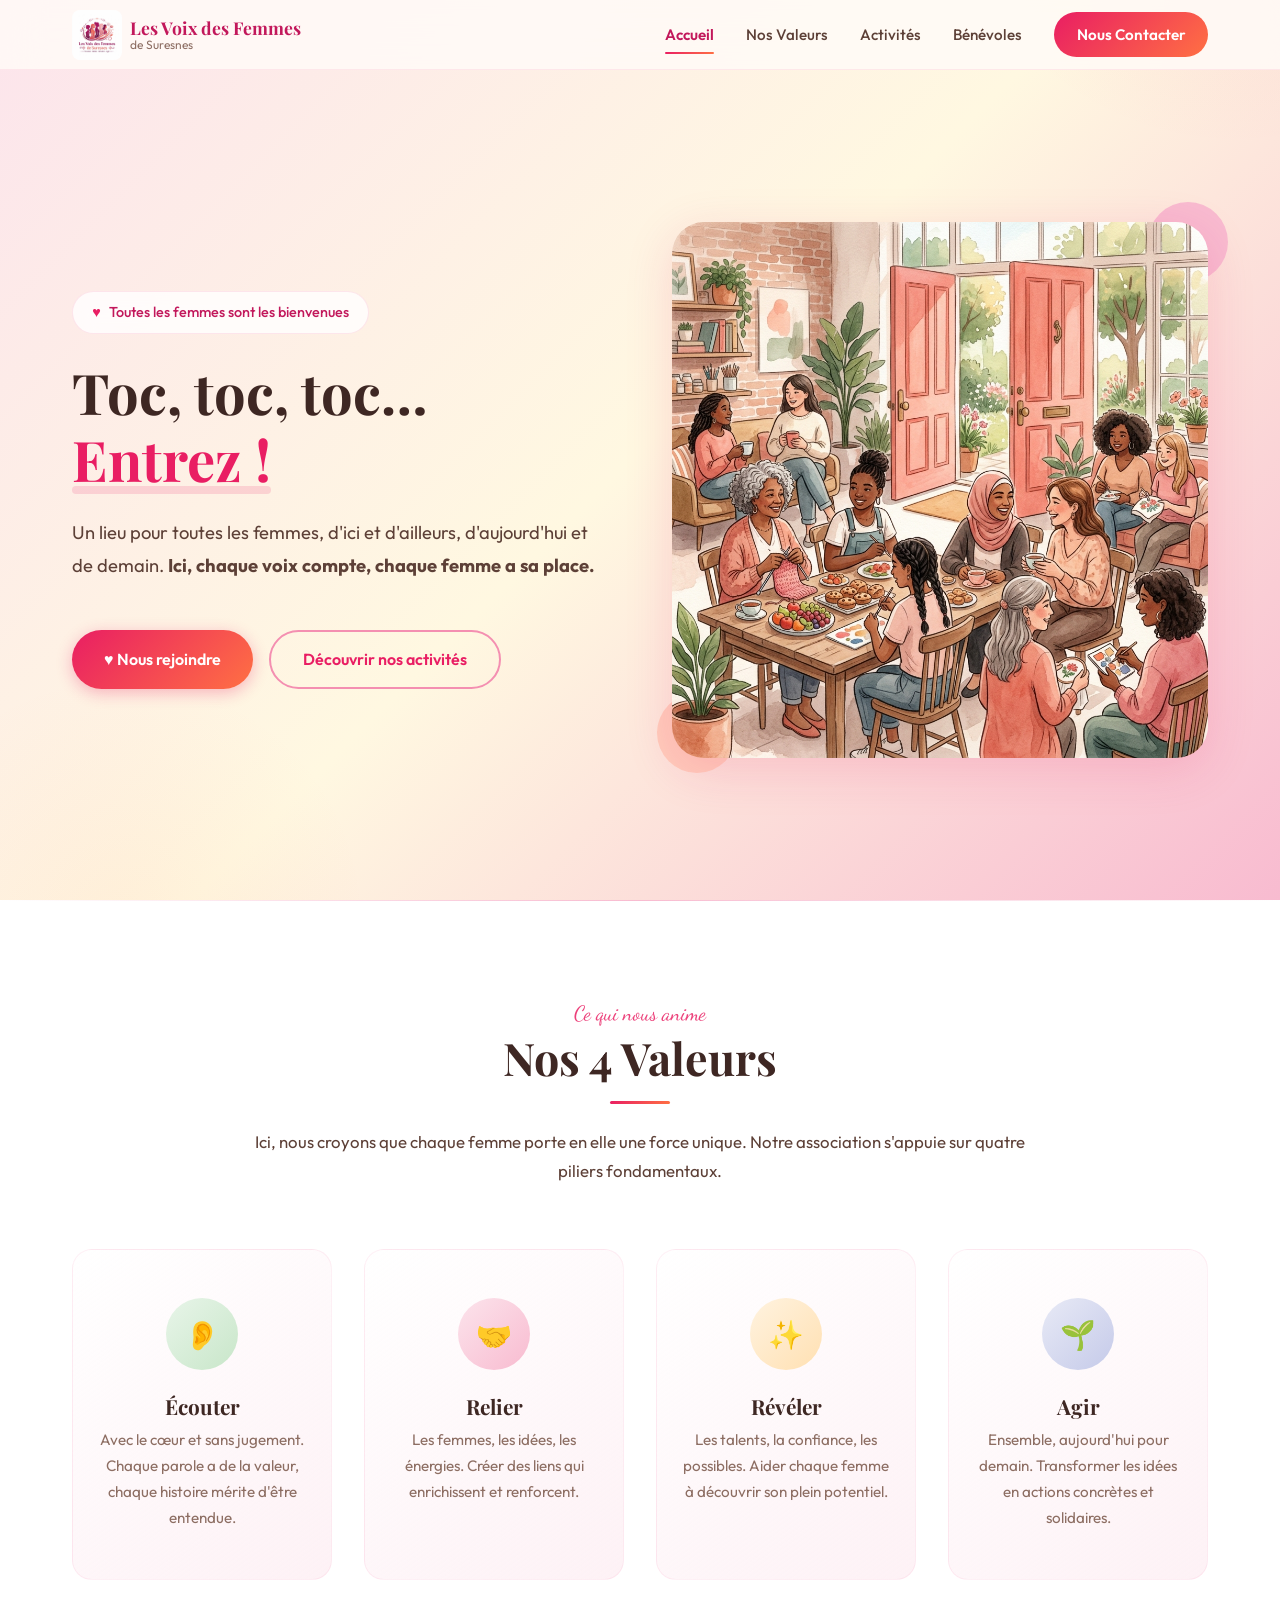
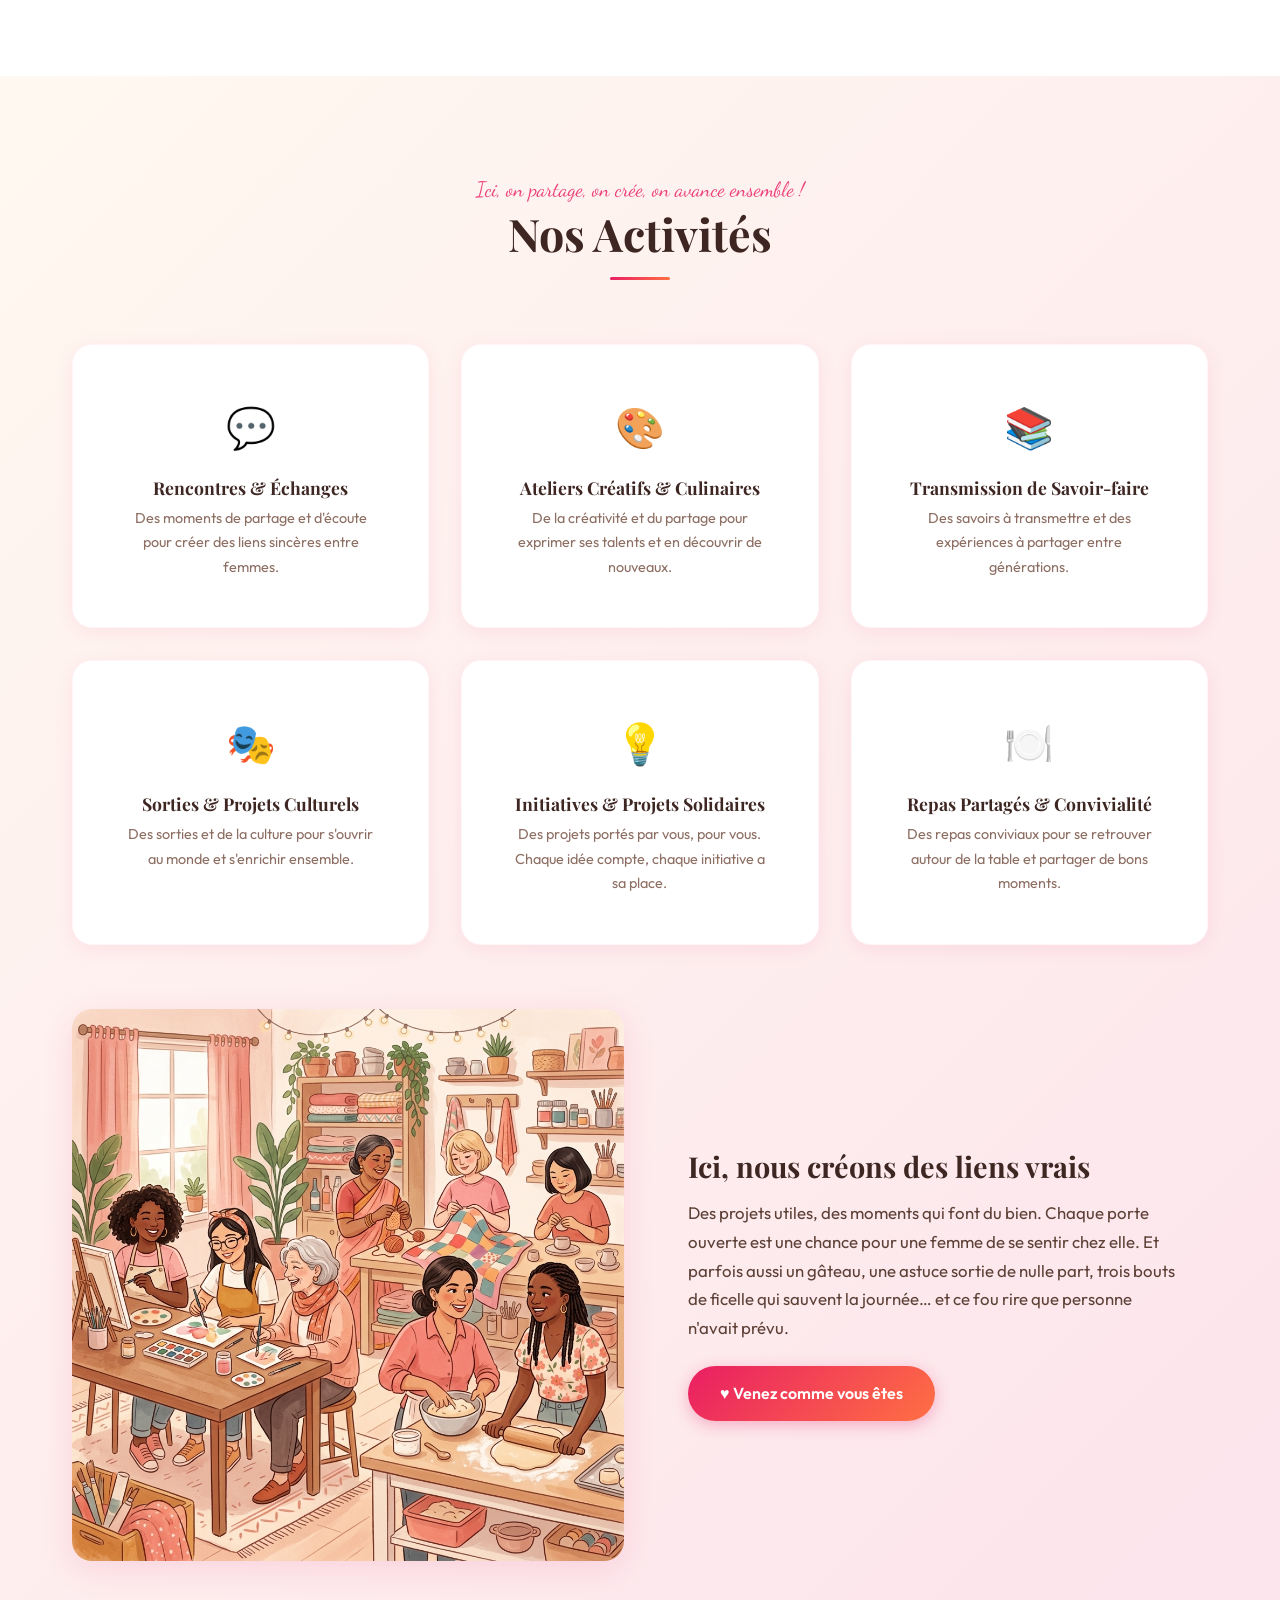
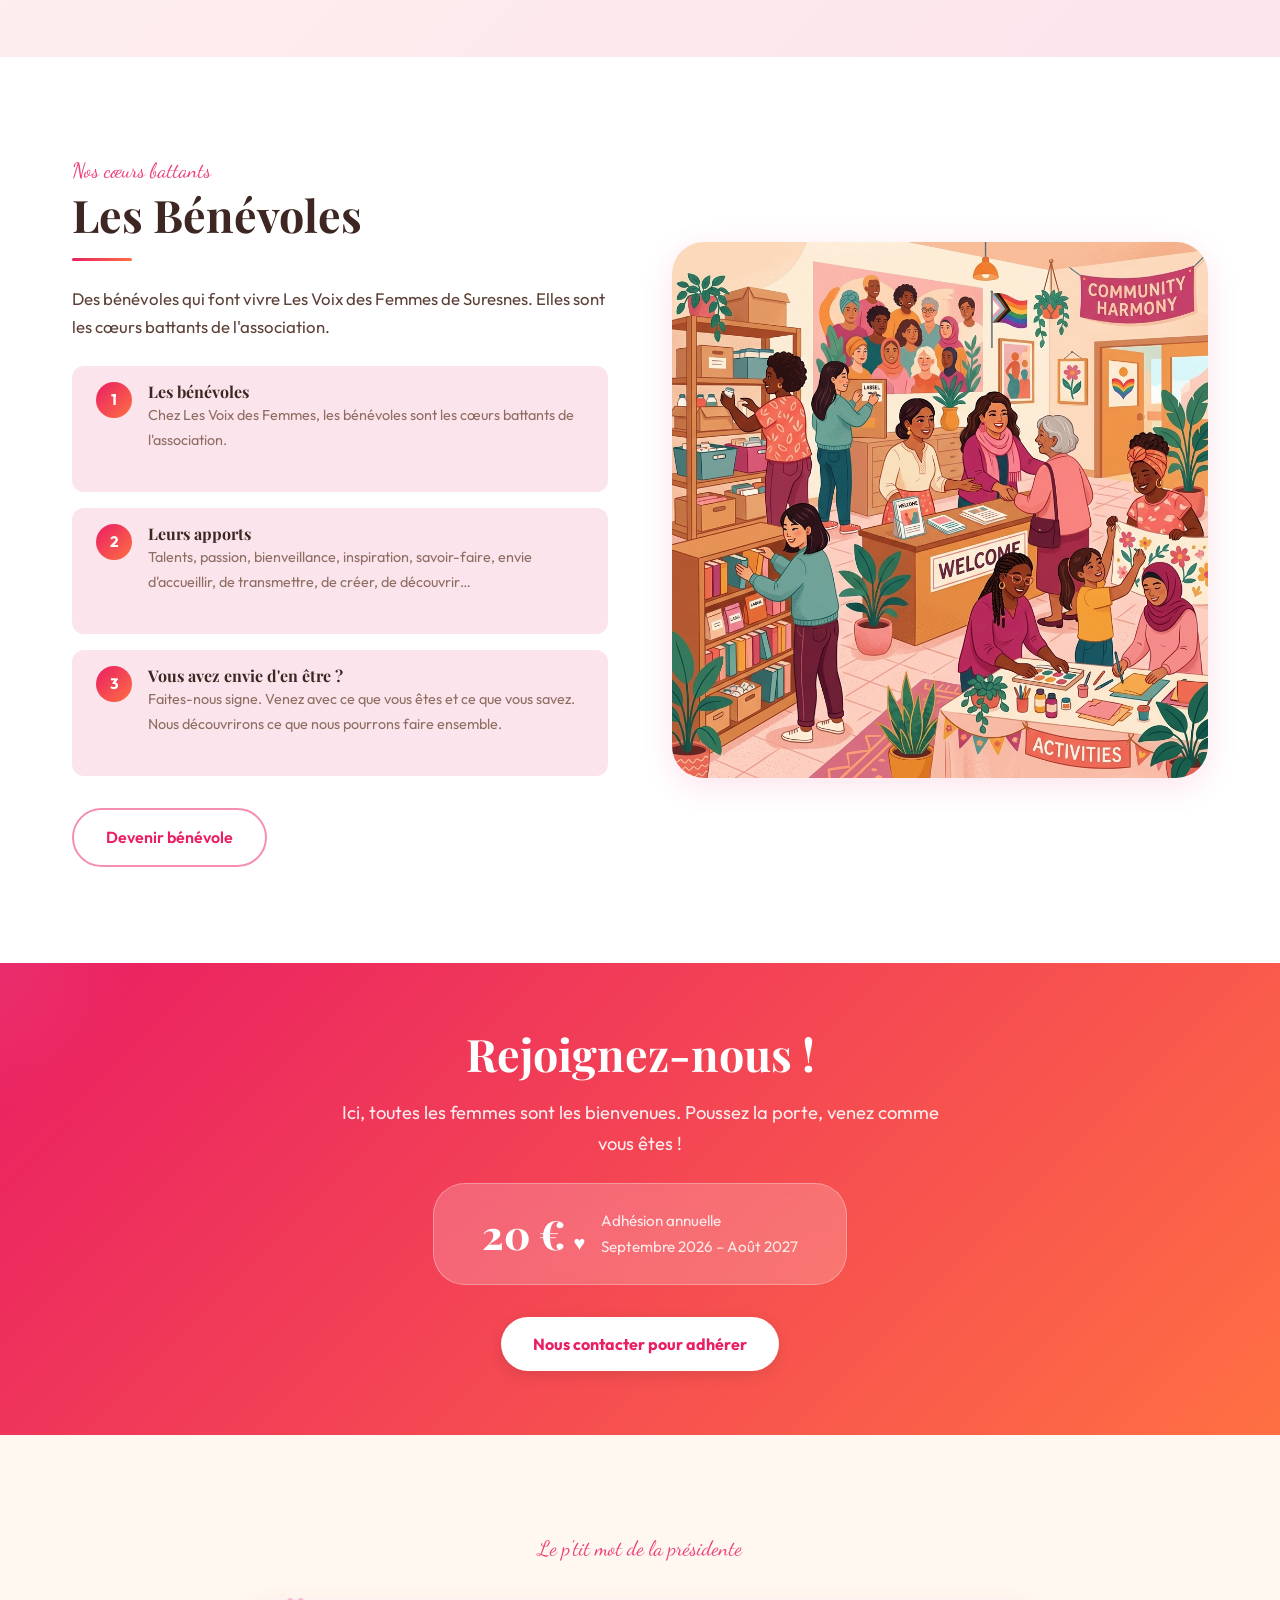
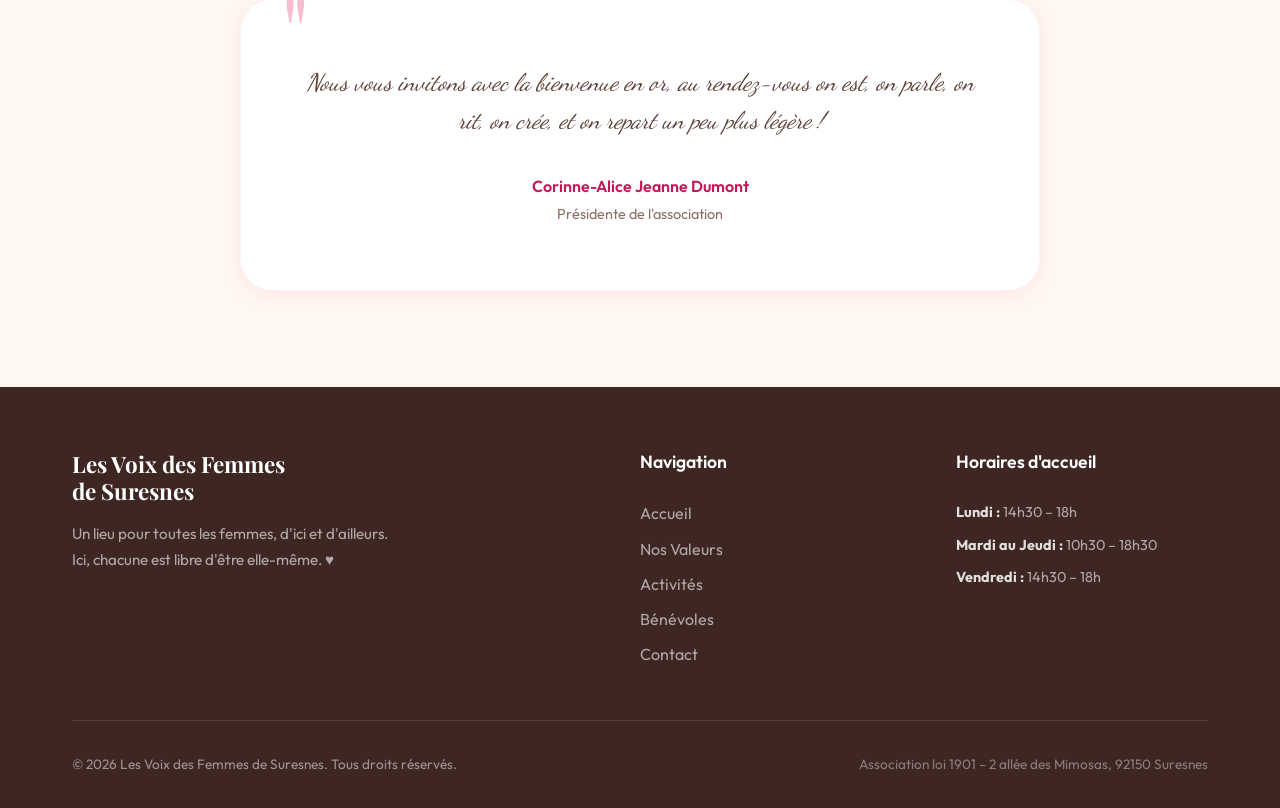
==== index.html @ e12614f5 "Site Les Voix des Femmes de Suresnes - Page accueil et contact" ====
<!DOCTYPE html>
<html lang="fr">
<head>
    <meta charset="UTF-8">
    <meta name="viewport" content="width=device-width, initial-scale=1.0">
    <meta name="description" content="Les Voix des Femmes de Suresnes - Un lieu pour toutes les femmes, d'ici et d'ailleurs, d'aujourd'hui et de demain. Écouter, Relier, Révéler, Agir.">
    <meta name="keywords" content="association, femmes, Suresnes, solidarité, partage, ateliers, rencontres">
    <title>Les Voix des Femmes de Suresnes - Accueil</title>
    <link rel="stylesheet" href="styles.css">
</head>
<body>

    <!-- ═══════════════ NAVIGATION ═══════════════ -->
    <nav class="navbar" id="navbar">
        <div class="nav-container">
            <a href="index.html" class="nav-logo" id="nav-logo">
                <img src="images/logo.png" alt="Logo Les Voix des Femmes de Suresnes">
                <div class="nav-logo-text">
                    Les Voix des Femmes
                    <span>de Suresnes</span>
                </div>
            </a>
            <div class="nav-links" id="nav-links">
                <a href="index.html" class="active" id="nav-home">Accueil</a>
                <a href="#valeurs" id="nav-values">Nos Valeurs</a>
                <a href="#activites" id="nav-activities">Activités</a>
                <a href="#benevoles" id="nav-volunteers">Bénévoles</a>
                <a href="contact.html" id="nav-contact" class="nav-cta">Nous Contacter</a>
            </div>
            <button class="nav-toggle" id="nav-toggle" aria-label="Menu de navigation">
                <span></span>
                <span></span>
                <span></span>
            </button>
        </div>
    </nav>

    <!-- ═══════════════ HERO SECTION ═══════════════ -->
    <section class="hero" id="hero">
        <div class="hero-container">
            <div class="hero-content">
                <div class="hero-badge">
                    <span class="heart">♥</span>
                    Toutes les femmes sont les bienvenues
                </div>
                <h1>
                    Toc, toc, toc…<br>
                    <span class="highlight">Entrez !</span>
                </h1>
                <p class="hero-description">
                    Un lieu pour toutes les femmes, d'ici et d'ailleurs, d'aujourd'hui et de demain.
                    <strong>Ici, chaque voix compte, chaque femme a sa place.</strong>
                </p>
                <div class="hero-cta-group">
                    <a href="contact.html" class="btn btn-primary" id="hero-cta-contact">
                        ♥ Nous rejoindre
                    </a>
                    <a href="#activites" class="btn btn-outline" id="hero-cta-discover">
                        Découvrir nos activités
                    </a>
                </div>
            </div>
            <div class="hero-image-wrapper">
                <div class="hero-image-decoration top-right"></div>
                <div class="hero-image-decoration bottom-left"></div>
                <img src="images/hero.png" alt="Les femmes de l'association partagent un moment convivial">
            </div>
        </div>
    </section>

    <!-- ═══════════════ VALUES SECTION ═══════════════ -->
    <section class="values-section" id="valeurs">
        <div class="container">
            <div class="text-center">
                <span class="section-subtitle">Ce qui nous anime</span>
                <h2 class="section-title center">Nos 4 Valeurs</h2>
                <p style="margin: 0 auto;">
                    Ici, nous croyons que chaque femme porte en elle une force unique.
                    Notre association s'appuie sur quatre piliers fondamentaux.
                </p>
            </div>
            <div class="values-grid">
                <div class="value-card fade-in stagger-1" id="value-ecouter">
                    <div class="value-icon ecouter">👂</div>
                    <h3>Écouter</h3>
                    <p>Avec le cœur et sans jugement. Chaque parole a de la valeur, chaque histoire mérite d'être entendue.</p>
                </div>
                <div class="value-card fade-in stagger-2" id="value-relier">
                    <div class="value-icon relier">🤝</div>
                    <h3>Relier</h3>
                    <p>Les femmes, les idées, les énergies. Créer des liens qui enrichissent et renforcent.</p>
                </div>
                <div class="value-card fade-in stagger-3" id="value-reveler">
                    <div class="value-icon reveler">✨</div>
                    <h3>Révéler</h3>
                    <p>Les talents, la confiance, les possibles. Aider chaque femme à découvrir son plein potentiel.</p>
                </div>
                <div class="value-card fade-in stagger-4" id="value-agir">
                    <div class="value-icon agir">🌱</div>
                    <h3>Agir</h3>
                    <p>Ensemble, aujourd'hui pour demain. Transformer les idées en actions concrètes et solidaires.</p>
                </div>
            </div>
        </div>
    </section>

    <!-- ═══════════════ ACTIVITIES SECTION ═══════════════ -->
    <section class="activities-section" id="activites">
        <div class="container">
            <div class="activities-header">
                <span class="section-subtitle">Ici, on partage, on crée, on avance ensemble !</span>
                <h2 class="section-title center">Nos Activités</h2>
            </div>
            <div class="activities-grid">
                <div class="activity-card fade-in stagger-1" id="activity-rencontres">
                    <span class="activity-emoji">💬</span>
                    <h4>Rencontres & Échanges</h4>
                    <p>Des moments de partage et d'écoute pour créer des liens sincères entre femmes.</p>
                </div>
                <div class="activity-card fade-in stagger-2" id="activity-ateliers">
                    <span class="activity-emoji">🎨</span>
                    <h4>Ateliers Créatifs & Culinaires</h4>
                    <p>De la créativité et du partage pour exprimer ses talents et en découvrir de nouveaux.</p>
                </div>
                <div class="activity-card fade-in stagger-3" id="activity-transmission">
                    <span class="activity-emoji">📚</span>
                    <h4>Transmission de Savoir-faire</h4>
                    <p>Des savoirs à transmettre et des expériences à partager entre générations.</p>
                </div>
                <div class="activity-card fade-in stagger-4" id="activity-sorties">
                    <span class="activity-emoji">🎭</span>
                    <h4>Sorties & Projets Culturels</h4>
                    <p>Des sorties et de la culture pour s'ouvrir au monde et s'enrichir ensemble.</p>
                </div>
                <div class="activity-card fade-in stagger-5" id="activity-projets">
                    <span class="activity-emoji">💡</span>
                    <h4>Initiatives & Projets Solidaires</h4>
                    <p>Des projets portés par vous, pour vous. Chaque idée compte, chaque initiative a sa place.</p>
                </div>
                <div class="activity-card fade-in stagger-6" id="activity-repas">
                    <span class="activity-emoji">🍽️</span>
                    <h4>Repas Partagés & Convivialité</h4>
                    <p>Des repas conviviaux pour se retrouver autour de la table et partager de bons moments.</p>
                </div>
            </div>

            <div class="activities-image-row fade-in">
                <img src="images/activities.png" alt="Ateliers créatifs de l'association">
                <div class="activities-text">
                    <h3>Ici, nous créons des liens vrais</h3>
                    <p>
                        Des projets utiles, des moments qui font du bien. Chaque porte ouverte est une chance
                        pour une femme de se sentir chez elle. Et parfois aussi un gâteau, une astuce sortie de
                        nulle part, trois bouts de ficelle qui sauvent la journée… et ce fou rire que personne
                        n'avait prévu.
                    </p>
                    <a href="contact.html" class="btn btn-primary" id="cta-join">♥ Venez comme vous êtes</a>
                </div>
            </div>
        </div>
    </section>

    <!-- ═══════════════ VOLUNTEERS SECTION ═══════════════ -->
    <section class="volunteers-section" id="benevoles">
        <div class="container">
            <div class="volunteers-content">
                <div class="volunteers-text fade-in-left">
                    <span class="section-subtitle">Nos cœurs battants</span>
                    <h2 class="section-title">Les Bénévoles</h2>
                    <p>
                        Des bénévoles qui font vivre Les Voix des Femmes de Suresnes.
                        Elles sont les cœurs battants de l'association.
                    </p>
                    <div class="volunteers-list">
                        <div class="volunteer-item" id="volunteer-step-1">
                            <div class="volunteer-number">1</div>
                            <div>
                                <h4>Les bénévoles</h4>
                                <p>Chez Les Voix des Femmes, les bénévoles sont les cœurs battants de l'association.</p>
                            </div>
                        </div>
                        <div class="volunteer-item" id="volunteer-step-2">
                            <div class="volunteer-number">2</div>
                            <div>
                                <h4>Leurs apports</h4>
                                <p>Talents, passion, bienveillance, inspiration, savoir-faire, envie d'accueillir, de transmettre, de créer, de découvrir…</p>
                            </div>
                        </div>
                        <div class="volunteer-item" id="volunteer-step-3">
                            <div class="volunteer-number">3</div>
                            <div>
                                <h4>Vous avez envie d'en être ?</h4>
                                <p>Faites-nous signe. Venez avec ce que vous êtes et ce que vous savez. Nous découvrirons ce que nous pourrons faire ensemble.</p>
                            </div>
                        </div>
                    </div>
                    <a href="contact.html" class="btn btn-outline" id="cta-volunteer">Devenir bénévole</a>
                </div>
                <div class="volunteers-image fade-in-right">
                    <img src="images/volunteers.png" alt="Les bénévoles de l'association">
                </div>
            </div>
        </div>
    </section>

    <!-- ═══════════════ ADHESION BANNER ═══════════════ -->
    <section class="adhesion-banner" id="adhesion">
        <div class="container adhesion-content">
            <h2>Rejoignez-nous !</h2>
            <p>
                Ici, toutes les femmes sont les bienvenues. Poussez la porte, venez comme vous êtes !
            </p>
            <div class="adhesion-price">
                <span class="price-amount">20 € <span style="font-size: 0.5em;">♥</span></span>
                <span class="price-period">Adhésion annuelle<br>Septembre 2026 – Août 2027</span>
            </div>
            <br>
            <a href="contact.html" class="btn btn-white" id="cta-adhesion">Nous contacter pour adhérer</a>
        </div>
    </section>

    <!-- ═══════════════ QUOTE SECTION ═══════════════ -->
    <section class="quote-section" id="mot-presidente">
        <div class="container">
            <div class="text-center" style="margin-bottom: var(--space-xl);">
                <span class="section-subtitle">Le p'tit mot de la présidente</span>
            </div>
            <div class="quote-card fade-in">
                <blockquote>
                    Nous vous invitons avec la bienvenue en or, au rendez-vous on est, on parle, on rit,
                    on crée, et on repart un peu plus légère !
                </blockquote>
                <div class="quote-author">
                    Corinne-Alice Jeanne Dumont
                    <span>Présidente de l'association</span>
                </div>
            </div>
        </div>
    </section>

    <!-- ═══════════════ FOOTER ═══════════════ -->
    <footer class="footer" id="footer">
        <div class="container">
            <div class="footer-grid">
                <div class="footer-brand">
                    <h3>Les Voix des Femmes <br>de Suresnes</h3>
                    <p>
                        Un lieu pour toutes les femmes, d'ici et d'ailleurs.<br>
                        Ici, chacune est libre d'être elle-même. ♥
                    </p>
                </div>
                <div class="footer-links">
                    <h4>Navigation</h4>
                    <a href="index.html">Accueil</a>
                    <a href="#valeurs">Nos Valeurs</a>
                    <a href="#activites">Activités</a>
                    <a href="#benevoles">Bénévoles</a>
                    <a href="contact.html">Contact</a>
                </div>
                <div class="footer-hours">
                    <h4>Horaires d'accueil</h4>
                    <p><strong>Lundi :</strong> 14h30 – 18h</p>
                    <p><strong>Mardi au Jeudi :</strong> 10h30 – 18h30</p>
                    <p><strong>Vendredi :</strong> 14h30 – 18h</p>
                </div>
            </div>
            <div class="footer-bottom">
                <p>&copy; 2026 Les Voix des Femmes de Suresnes. Tous droits réservés.</p>
                <p class="legal-text">Association loi 1901 – 2 allée des Mimosas, 92150 Suresnes</p>
            </div>
        </div>
    </footer>

    <!-- ═══════════════ SCRIPTS ═══════════════ -->
    <script>
        // ── Navbar scroll effect ──
        const navbar = document.getElementById('navbar');
        window.addEventListener('scroll', () => {
            if (window.scrollY > 50) {
                navbar.classList.add('scrolled');
            } else {
                navbar.classList.remove('scrolled');
            }
        });

        // ── Mobile menu toggle ──
        const navToggle = document.getElementById('nav-toggle');
        const navLinks = document.getElementById('nav-links');
        
        navToggle.addEventListener('click', () => {
            navLinks.classList.toggle('open');
            // Animate hamburger to X
            const spans = navToggle.querySelectorAll('span');
            navToggle.classList.toggle('active');
            if (navToggle.classList.contains('active')) {
                spans[0].style.transform = 'rotate(45deg) translate(5px, 5px)';
                spans[1].style.opacity = '0';
                spans[2].style.transform = 'rotate(-45deg) translate(5px, -5px)';
            } else {
                spans[0].style.transform = 'none';
                spans[1].style.opacity = '1';
                spans[2].style.transform = 'none';
            }
        });

        // Close mobile menu when clicking a link
        navLinks.querySelectorAll('a').forEach(link => {
            link.addEventListener('click', () => {
                navLinks.classList.remove('open');
                const spans = navToggle.querySelectorAll('span');
                navToggle.classList.remove('active');
                spans[0].style.transform = 'none';
                spans[1].style.opacity = '1';
                spans[2].style.transform = 'none';
            });
        });

        // ── Scroll animations (Intersection Observer) ──
        const observerOptions = {
            threshold: 0.1,
            rootMargin: '0px 0px -50px 0px'
        };

        const observer = new IntersectionObserver((entries) => {
            entries.forEach(entry => {
                if (entry.isIntersecting) {
                    entry.target.classList.add('visible');
                }
            });
        }, observerOptions);

        document.querySelectorAll('.fade-in, .fade-in-left, .fade-in-right').forEach(el => {
            observer.observe(el);
        });

        // ── Smooth scroll for anchor links ──
        document.querySelectorAll('a[href^="#"]').forEach(anchor => {
            anchor.addEventListener('click', function(e) {
                e.preventDefault();
                const target = document.querySelector(this.getAttribute('href'));
                if (target) {
                    const navHeight = navbar.offsetHeight;
                    const targetPosition = target.getBoundingClientRect().top + window.pageYOffset - navHeight;
                    window.scrollTo({
                        top: targetPosition,
                        behavior: 'smooth'
                    });
                }
            });
        });
    </script>
</body>
</html>
---- styles.css ----
/* ============================================
   Les Voix des Femmes de Suresnes
   Design System & Styles
   ============================================ */

@import url('https://fonts.googleapis.com/css2?family=Playfair+Display:ital,wght@0,400;0,600;0,700;0,800;1,400;1,600&family=Outfit:wght@300;400;500;600;700&family=Dancing+Script:wght@400;500;600;700&display=swap');

/* ── CSS Variables ── */
:root {
  /* Brand Colors */
  --rose-deep: #C2185B;
  --rose-primary: #E91E63;
  --rose-medium: #EC407A;
  --rose-light: #F48FB1;
  --rose-pale: #F8BBD0;
  --rose-ghost: #FCE4EC;
  
  --coral: #FF7043;
  --coral-light: #FF8A65;
  --coral-pale: #FFCCBC;
  
  --cream: #FFF8F0;
  --cream-dark: #FFF0E0;
  --warm-white: #FFFBF7;
  
  --magenta: #AD1457;
  --magenta-light: #D81B60;
  
  --green-accent: #66BB6A;
  --green-light: #A5D6A7;
  --green-pale: #E8F5E9;
  
  --text-dark: #3E2723;
  --text-medium: #5D4037;
  --text-light: #8D6E63;
  --text-on-dark: #FFFFFF;
  
  /* Gradients */
  --gradient-hero: linear-gradient(135deg, #FCE4EC 0%, #FFF8E1 50%, #F8BBD0 100%);
  --gradient-rose: linear-gradient(135deg, #E91E63 0%, #FF7043 100%);
  --gradient-warm: linear-gradient(135deg, #FFF8F0 0%, #FCE4EC 100%);
  --gradient-card: linear-gradient(145deg, rgba(255,255,255,0.9) 0%, rgba(252,228,236,0.5) 100%);
  
  /* Shadows */
  --shadow-soft: 0 4px 20px rgba(233, 30, 99, 0.08);
  --shadow-medium: 0 8px 32px rgba(233, 30, 99, 0.12);
  --shadow-strong: 0 12px 48px rgba(233, 30, 99, 0.16);
  --shadow-glow: 0 0 40px rgba(233, 30, 99, 0.15);
  
  /* Typography */
  --font-display: 'Playfair Display', Georgia, serif;
  --font-body: 'Outfit', -apple-system, BlinkMacSystemFont, sans-serif;
  --font-accent: 'Dancing Script', cursive;
  
  /* Spacing */
  --space-xs: 0.25rem;
  --space-sm: 0.5rem;
  --space-md: 1rem;
  --space-lg: 1.5rem;
  --space-xl: 2rem;
  --space-2xl: 3rem;
  --space-3xl: 4rem;
  --space-4xl: 6rem;
  
  /* Border Radius */
  --radius-sm: 8px;
  --radius-md: 12px;
  --radius-lg: 20px;
  --radius-xl: 32px;
  --radius-full: 50%;
  
  /* Transitions */
  --transition-fast: 0.2s cubic-bezier(0.4, 0, 0.2, 1);
  --transition-smooth: 0.4s cubic-bezier(0.4, 0, 0.2, 1);
  --transition-bounce: 0.5s cubic-bezier(0.34, 1.56, 0.64, 1);
}

/* ── Reset & Base ── */
*,
*::before,
*::after {
  box-sizing: border-box;
  margin: 0;
  padding: 0;
}

html {
  scroll-behavior: smooth;
  font-size: 16px;
}

body {
  font-family: var(--font-body);
  color: var(--text-dark);
  background-color: var(--warm-white);
  line-height: 1.7;
  overflow-x: hidden;
  -webkit-font-smoothing: antialiased;
  -moz-osx-font-smoothing: grayscale;
}

img {
  max-width: 100%;
  height: auto;
  display: block;
}

a {
  color: var(--rose-primary);
  text-decoration: none;
  transition: color var(--transition-fast);
}

a:hover {
  color: var(--magenta);
}

ul {
  list-style: none;
}

/* ── Typography ── */
h1, h2, h3, h4 {
  font-family: var(--font-display);
  font-weight: 700;
  line-height: 1.2;
  color: var(--text-dark);
}

h1 { font-size: clamp(2.2rem, 5vw, 3.5rem); }
h2 { font-size: clamp(1.8rem, 4vw, 2.8rem); }
h3 { font-size: clamp(1.3rem, 3vw, 1.8rem); }
h4 { font-size: clamp(1.1rem, 2vw, 1.3rem); }

p {
  font-size: 1.05rem;
  color: var(--text-medium);
  max-width: 72ch;
}

.accent-text {
  font-family: var(--font-accent);
  color: var(--rose-primary);
}

.section-subtitle {
  font-family: var(--font-accent);
  font-size: 1.3rem;
  color: var(--rose-medium);
  margin-bottom: var(--space-sm);
}

.section-title {
  margin-bottom: var(--space-lg);
  position: relative;
}

.section-title::after {
  content: '';
  display: block;
  width: 60px;
  height: 3px;
  background: var(--gradient-rose);
  border-radius: 2px;
  margin-top: var(--space-md);
}

.section-title.center::after {
  margin-left: auto;
  margin-right: auto;
}

/* ── Navigation ── */
.navbar {
  position: fixed;
  top: 0;
  left: 0;
  right: 0;
  z-index: 1000;
  background: rgba(255, 251, 247, 0.85);
  backdrop-filter: blur(20px);
  -webkit-backdrop-filter: blur(20px);
  border-bottom: 1px solid rgba(233, 30, 99, 0.08);
  transition: all var(--transition-smooth);
  padding: 0.6rem 0;
}

.navbar.scrolled {
  background: rgba(255, 251, 247, 0.95);
  box-shadow: var(--shadow-soft);
}

.nav-container {
  max-width: 1200px;
  margin: 0 auto;
  padding: 0 var(--space-xl);
  display: flex;
  align-items: center;
  justify-content: space-between;
}

.nav-logo {
  display: flex;
  align-items: center;
  gap: var(--space-sm);
}

.nav-logo img {
  height: 50px;
  width: auto;
  border-radius: var(--radius-sm);
}

.nav-logo-text {
  font-family: var(--font-display);
  font-size: 1.1rem;
  font-weight: 700;
  color: var(--rose-deep);
  line-height: 1.2;
}

.nav-logo-text span {
  display: block;
  font-size: 0.75rem;
  font-weight: 400;
  color: var(--text-light);
  font-family: var(--font-body);
}

.nav-links {
  display: flex;
  align-items: center;
  gap: var(--space-xl);
}

.nav-links a {
  font-weight: 500;
  font-size: 0.95rem;
  color: var(--text-medium);
  position: relative;
  padding: var(--space-xs) 0;
}

.nav-links a::after {
  content: '';
  position: absolute;
  bottom: -2px;
  left: 0;
  width: 0;
  height: 2px;
  background: var(--gradient-rose);
  border-radius: 1px;
  transition: width var(--transition-smooth);
}

.nav-links a:hover::after,
.nav-links a.active::after {
  width: 100%;
}

.nav-links a:hover {
  color: var(--rose-primary);
}

.nav-links a.active {
  color: var(--rose-deep);
  font-weight: 600;
}

.nav-cta {
  background: var(--gradient-rose) !important;
  color: white !important;
  padding: 0.6rem 1.4rem !important;
  border-radius: var(--radius-xl) !important;
  font-weight: 600 !important;
  transition: transform var(--transition-bounce), box-shadow var(--transition-smooth) !important;
}

.nav-cta:hover {
  transform: translateY(-2px) !important;
  box-shadow: var(--shadow-medium) !important;
}

.nav-cta::after {
  display: none !important;
}

/* Mobile Navigation */
.nav-toggle {
  display: none;
  flex-direction: column;
  gap: 5px;
  cursor: pointer;
  padding: 5px;
  background: none;
  border: none;
}

.nav-toggle span {
  display: block;
  width: 26px;
  height: 2.5px;
  background: var(--text-dark);
  border-radius: 2px;
  transition: all var(--transition-fast);
}

/* ── Hero Section ── */
.hero {
  min-height: 100vh;
  display: flex;
  align-items: center;
  background: var(--gradient-hero);
  position: relative;
  overflow: hidden;
  padding-top: 80px;
}

.hero::before {
  content: '';
  position: absolute;
  top: -50%;
  right: -20%;
  width: 600px;
  height: 600px;
  background: radial-gradient(circle, rgba(233, 30, 99, 0.08) 0%, transparent 70%);
  border-radius: var(--radius-full);
  animation: float 8s ease-in-out infinite;
}

.hero::after {
  content: '';
  position: absolute;
  bottom: -30%;
  left: -10%;
  width: 500px;
  height: 500px;
  background: radial-gradient(circle, rgba(255, 112, 67, 0.06) 0%, transparent 70%);
  border-radius: var(--radius-full);
  animation: float 10s ease-in-out infinite reverse;
}

@keyframes float {
  0%, 100% { transform: translateY(0px) rotate(0deg); }
  50% { transform: translateY(-30px) rotate(5deg); }
}

.hero-container {
  max-width: 1200px;
  margin: 0 auto;
  padding: 0 var(--space-xl);
  display: grid;
  grid-template-columns: 1fr 1fr;
  gap: var(--space-3xl);
  align-items: center;
  position: relative;
  z-index: 1;
}

.hero-content {
  animation: slideInLeft 1s ease-out;
}

@keyframes slideInLeft {
  from { opacity: 0; transform: translateX(-40px); }
  to { opacity: 1; transform: translateX(0); }
}

.hero-badge {
  display: inline-flex;
  align-items: center;
  gap: var(--space-sm);
  background: rgba(255, 255, 255, 0.8);
  backdrop-filter: blur(10px);
  padding: 0.5rem 1.2rem;
  border-radius: var(--radius-xl);
  font-size: 0.9rem;
  font-weight: 500;
  color: var(--rose-deep);
  margin-bottom: var(--space-lg);
  border: 1px solid rgba(233, 30, 99, 0.1);
}

.hero-badge .heart {
  color: var(--rose-primary);
  animation: heartbeat 1.5s ease-in-out infinite;
}

@keyframes heartbeat {
  0%, 100% { transform: scale(1); }
  50% { transform: scale(1.2); }
}

.hero h1 {
  margin-bottom: var(--space-lg);
  color: var(--text-dark);
}

.hero h1 .highlight {
  color: var(--rose-primary);
  position: relative;
}

.hero h1 .highlight::after {
  content: '';
  position: absolute;
  bottom: 2px;
  left: 0;
  right: 0;
  height: 8px;
  background: rgba(233, 30, 99, 0.15);
  border-radius: 4px;
  z-index: -1;
}

.hero-description {
  font-size: 1.15rem;
  line-height: 1.8;
  margin-bottom: var(--space-2xl);
  color: var(--text-medium);
}

.hero-cta-group {
  display: flex;
  gap: var(--space-md);
  flex-wrap: wrap;
}

.hero-image-wrapper {
  position: relative;
  animation: slideInRight 1s ease-out 0.3s both;
}

@keyframes slideInRight {
  from { opacity: 0; transform: translateX(40px); }
  to { opacity: 1; transform: translateX(0); }
}

.hero-image-wrapper img {
  border-radius: var(--radius-xl);
  box-shadow: var(--shadow-strong);
  transition: transform var(--transition-smooth);
}

.hero-image-wrapper:hover img {
  transform: scale(1.02);
}

.hero-image-decoration {
  position: absolute;
  width: 80px;
  height: 80px;
  border-radius: var(--radius-full);
  z-index: -1;
}

.hero-image-decoration.top-right {
  top: -20px;
  right: -20px;
  background: var(--rose-pale);
  animation: pulse 3s ease-in-out infinite;
}

.hero-image-decoration.bottom-left {
  bottom: -15px;
  left: -15px;
  background: var(--coral-pale);
  animation: pulse 3s ease-in-out infinite 1.5s;
}

@keyframes pulse {
  0%, 100% { transform: scale(1); opacity: 0.7; }
  50% { transform: scale(1.1); opacity: 1; }
}

/* ── Buttons ── */
.btn {
  display: inline-flex;
  align-items: center;
  gap: var(--space-sm);
  font-family: var(--font-body);
  font-weight: 600;
  font-size: 1rem;
  padding: 0.85rem 2rem;
  border-radius: var(--radius-xl);
  border: none;
  cursor: pointer;
  transition: all var(--transition-bounce);
  text-decoration: none;
  position: relative;
  overflow: hidden;
}

.btn::before {
  content: '';
  position: absolute;
  top: 0;
  left: -100%;
  width: 100%;
  height: 100%;
  background: linear-gradient(90deg, transparent, rgba(255,255,255,0.2), transparent);
  transition: left 0.5s ease;
}

.btn:hover::before {
  left: 100%;
}

.btn-primary {
  background: var(--gradient-rose);
  color: white;
  box-shadow: 0 4px 16px rgba(233, 30, 99, 0.3);
}

.btn-primary:hover {
  transform: translateY(-3px);
  box-shadow: 0 8px 28px rgba(233, 30, 99, 0.4);
  color: white;
}

.btn-outline {
  background: transparent;
  color: var(--rose-primary);
  border: 2px solid var(--rose-light);
}

.btn-outline:hover {
  background: var(--rose-ghost);
  border-color: var(--rose-primary);
  transform: translateY(-3px);
  color: var(--rose-primary);
}

/* ── Values Section ── */
.values-section {
  padding: var(--space-4xl) 0;
  background: white;
  position: relative;
}

.values-section::before {
  content: '';
  position: absolute;
  top: 0;
  left: 0;
  right: 0;
  height: 1px;
  background: linear-gradient(90deg, transparent, var(--rose-pale), transparent);
}

.container {
  max-width: 1200px;
  margin: 0 auto;
  padding: 0 var(--space-xl);
}

.text-center {
  text-align: center;
}

.values-grid {
  display: grid;
  grid-template-columns: repeat(4, 1fr);
  gap: var(--space-xl);
  margin-top: var(--space-3xl);
}

.value-card {
  text-align: center;
  padding: var(--space-2xl) var(--space-lg);
  border-radius: var(--radius-lg);
  background: var(--gradient-card);
  border: 1px solid rgba(233, 30, 99, 0.06);
  transition: all var(--transition-smooth);
  position: relative;
  overflow: hidden;
}

.value-card::before {
  content: '';
  position: absolute;
  top: 0;
  left: 0;
  right: 0;
  height: 3px;
  background: var(--gradient-rose);
  transform: scaleX(0);
  transition: transform var(--transition-smooth);
}

.value-card:hover {
  transform: translateY(-8px);
  box-shadow: var(--shadow-medium);
}

.value-card:hover::before {
  transform: scaleX(1);
}

.value-icon {
  width: 72px;
  height: 72px;
  border-radius: var(--radius-full);
  display: flex;
  align-items: center;
  justify-content: center;
  margin: 0 auto var(--space-lg);
  font-size: 1.8rem;
  transition: transform var(--transition-bounce);
}

.value-card:hover .value-icon {
  transform: scale(1.1) rotate(5deg);
}

.value-icon.ecouter {
  background: linear-gradient(135deg, #E8F5E9, #C8E6C9);
  color: #2E7D32;
}

.value-icon.relier {
  background: linear-gradient(135deg, #FCE4EC, #F8BBD0);
  color: #C2185B;
}

.value-icon.reveler {
  background: linear-gradient(135deg, #FFF3E0, #FFE0B2);
  color: #E65100;
}

.value-icon.agir {
  background: linear-gradient(135deg, #E8EAF6, #C5CAE9);
  color: #283593;
}

.value-card h3 {
  font-size: 1.3rem;
  margin-bottom: var(--space-sm);
  color: var(--text-dark);
}

.value-card p {
  font-size: 0.95rem;
  color: var(--text-light);
  margin: 0 auto;
}

/* ── Activities Section ── */
.activities-section {
  padding: var(--space-4xl) 0;
  background: var(--gradient-warm);
  position: relative;
}

.activities-header {
  text-align: center;
  margin-bottom: var(--space-3xl);
}

.activities-grid {
  display: grid;
  grid-template-columns: repeat(3, 1fr);
  gap: var(--space-xl);
  margin-bottom: var(--space-3xl);
}

.activity-card {
  background: white;
  border-radius: var(--radius-lg);
  padding: var(--space-2xl);
  text-align: center;
  box-shadow: var(--shadow-soft);
  border: 1px solid rgba(233, 30, 99, 0.04);
  transition: all var(--transition-smooth);
  position: relative;
}

.activity-card:hover {
  transform: translateY(-6px);
  box-shadow: var(--shadow-medium);
}

.activity-emoji {
  font-size: 2.5rem;
  margin-bottom: var(--space-md);
  display: block;
  transition: transform var(--transition-bounce);
}

.activity-card:hover .activity-emoji {
  transform: scale(1.15);
}

.activity-card h4 {
  font-size: 1.1rem;
  margin-bottom: var(--space-sm);
  color: var(--text-dark);
}

.activity-card p {
  font-size: 0.9rem;
  color: var(--text-light);
  margin: 0 auto;
}

.activities-image-row {
  display: grid;
  grid-template-columns: 1fr 1fr;
  gap: var(--space-xl);
  align-items: center;
}

.activities-image-row img {
  border-radius: var(--radius-lg);
  box-shadow: var(--shadow-medium);
}

.activities-image-row .activities-text {
  padding: var(--space-xl);
}

.activities-image-row .activities-text h3 {
  margin-bottom: var(--space-md);
}

.activities-image-row .activities-text p {
  margin-bottom: var(--space-lg);
}

/* ── Volunteers Section ── */
.volunteers-section {
  padding: var(--space-4xl) 0;
  background: white;
}

.volunteers-content {
  display: grid;
  grid-template-columns: 1fr 1fr;
  gap: var(--space-3xl);
  align-items: center;
}

.volunteers-text h2 {
  margin-bottom: var(--space-lg);
}

.volunteers-text p {
  margin-bottom: var(--space-lg);
}

.volunteers-list {
  display: flex;
  flex-direction: column;
  gap: var(--space-md);
  margin-bottom: var(--space-xl);
}

.volunteer-item {
  display: flex;
  align-items: flex-start;
  gap: var(--space-md);
  padding: var(--space-md) var(--space-lg);
  background: var(--rose-ghost);
  border-radius: var(--radius-md);
  transition: all var(--transition-fast);
}

.volunteer-item:hover {
  background: var(--rose-pale);
  transform: translateX(4px);
}

.volunteer-number {
  width: 36px;
  height: 36px;
  min-width: 36px;
  border-radius: var(--radius-full);
  background: var(--gradient-rose);
  color: white;
  display: flex;
  align-items: center;
  justify-content: center;
  font-weight: 700;
  font-size: 0.95rem;
}

.volunteer-item h4 {
  font-size: 1rem;
  margin-bottom: 2px;
}

.volunteer-item p {
  font-size: 0.9rem;
  color: var(--text-light);
}

.volunteers-image img {
  border-radius: var(--radius-xl);
  box-shadow: var(--shadow-medium);
}

/* ── Adhesion Banner ── */
.adhesion-banner {
  background: var(--gradient-rose);
  padding: var(--space-3xl) 0;
  text-align: center;
  position: relative;
  overflow: hidden;
}

.adhesion-banner::before {
  content: '';
  position: absolute;
  top: -50%;
  left: -20%;
  width: 400px;
  height: 400px;
  background: radial-gradient(circle, rgba(255,255,255,0.1) 0%, transparent 70%);
  border-radius: var(--radius-full);
}

.adhesion-content {
  position: relative;
  z-index: 1;
}

.adhesion-banner h2 {
  color: white;
  margin-bottom: var(--space-md);
}

.adhesion-banner p {
  color: rgba(255, 255, 255, 0.9);
  font-size: 1.15rem;
  margin: 0 auto var(--space-lg);
  max-width: 600px;
}

.adhesion-price {
  display: inline-flex;
  align-items: center;
  gap: var(--space-md);
  background: rgba(255, 255, 255, 0.2);
  backdrop-filter: blur(10px);
  padding: var(--space-md) var(--space-2xl);
  border-radius: var(--radius-xl);
  margin-bottom: var(--space-xl);
  border: 1px solid rgba(255, 255, 255, 0.3);
}

.adhesion-price .price-amount {
  font-family: var(--font-display);
  font-size: 2.5rem;
  font-weight: 800;
  color: white;
}

.adhesion-price .price-period {
  font-size: 0.95rem;
  color: rgba(255, 255, 255, 0.85);
  text-align: left;
}

.btn-white {
  background: white;
  color: var(--rose-primary);
  font-weight: 700;
  box-shadow: 0 4px 16px rgba(0, 0, 0, 0.1);
}

.btn-white:hover {
  transform: translateY(-3px);
  box-shadow: 0 8px 28px rgba(0, 0, 0, 0.15);
  color: var(--rose-deep);
}

/* ── Quote / President Message ── */
.quote-section {
  padding: var(--space-4xl) 0;
  background: var(--cream);
}

.quote-card {
  max-width: 800px;
  margin: 0 auto;
  text-align: center;
  padding: var(--space-3xl);
  background: white;
  border-radius: var(--radius-xl);
  box-shadow: var(--shadow-soft);
  border: 1px solid rgba(233, 30, 99, 0.06);
  position: relative;
}

.quote-card::before {
  content: '"';
  position: absolute;
  top: -20px;
  left: 40px;
  font-family: var(--font-display);
  font-size: 6rem;
  color: var(--rose-pale);
  line-height: 1;
}

.quote-card blockquote {
  font-family: var(--font-accent);
  font-size: 1.5rem;
  color: var(--text-medium);
  line-height: 1.6;
  margin-bottom: var(--space-xl);
  font-style: italic;
}

.quote-author {
  font-weight: 600;
  color: var(--rose-deep);
  font-size: 1rem;
}

.quote-author span {
  display: block;
  font-weight: 400;
  font-size: 0.9rem;
  color: var(--text-light);
  margin-top: 2px;
}

/* ── Footer ── */
.footer {
  background: var(--text-dark);
  color: rgba(255, 255, 255, 0.8);
  padding: var(--space-3xl) 0 var(--space-xl);
}

.footer-grid {
  display: grid;
  grid-template-columns: 2fr 1fr 1fr;
  gap: var(--space-3xl);
  margin-bottom: var(--space-2xl);
}

.footer-brand h3 {
  color: white;
  font-size: 1.4rem;
  margin-bottom: var(--space-md);
}

.footer-brand p {
  color: rgba(255, 255, 255, 0.6);
  font-size: 0.95rem;
}

.footer-links h4,
.footer-hours h4 {
  color: white;
  font-size: 1.1rem;
  margin-bottom: var(--space-lg);
  font-family: var(--font-body);
  font-weight: 600;
}

.footer-links a {
  display: block;
  color: rgba(255, 255, 255, 0.6);
  padding: var(--space-xs) 0;
  transition: all var(--transition-fast);
}

.footer-links a:hover {
  color: var(--rose-light);
  transform: translateX(4px);
}

.footer-hours p {
  color: rgba(255, 255, 255, 0.6);
  font-size: 0.9rem;
  padding: var(--space-xs) 0;
}

.footer-hours strong {
  color: rgba(255, 255, 255, 0.85);
}

.footer-bottom {
  border-top: 1px solid rgba(255, 255, 255, 0.1);
  padding-top: var(--space-xl);
  display: flex;
  justify-content: space-between;
  align-items: center;
  flex-wrap: wrap;
  gap: var(--space-md);
}

.footer-bottom p {
  font-size: 0.85rem;
  color: rgba(255, 255, 255, 0.5);
}

.footer-bottom .legal-text {
  font-size: 0.85rem;
  color: rgba(255, 255, 255, 0.4);
}

/* ============================================
   CONTACT PAGE STYLES
   ============================================ */

.page-header {
  padding: calc(80px + var(--space-3xl)) 0 var(--space-3xl);
  background: var(--gradient-hero);
  text-align: center;
  position: relative;
  overflow: hidden;
}

.page-header::before {
  content: '';
  position: absolute;
  top: -50%;
  right: -20%;
  width: 400px;
  height: 400px;
  background: radial-gradient(circle, rgba(233, 30, 99, 0.06) 0%, transparent 70%);
  border-radius: var(--radius-full);
}

.page-header h1 {
  position: relative;
  z-index: 1;
}

.page-header p {
  position: relative;
  z-index: 1;
  margin: var(--space-md) auto 0;
  font-size: 1.15rem;
}

.contact-section {
  padding: var(--space-4xl) 0;
}

.contact-grid {
  display: grid;
  grid-template-columns: 1fr 1fr;
  gap: var(--space-3xl);
}

.contact-info-cards {
  display: flex;
  flex-direction: column;
  gap: var(--space-xl);
}

.contact-card {
  background: white;
  border-radius: var(--radius-lg);
  padding: var(--space-2xl);
  box-shadow: var(--shadow-soft);
  border: 1px solid rgba(233, 30, 99, 0.06);
  display: flex;
  gap: var(--space-lg);
  align-items: flex-start;
  transition: all var(--transition-smooth);
}

.contact-card:hover {
  transform: translateY(-4px);
  box-shadow: var(--shadow-medium);
}

.contact-card-icon {
  width: 56px;
  height: 56px;
  min-width: 56px;
  border-radius: var(--radius-md);
  display: flex;
  align-items: center;
  justify-content: center;
  font-size: 1.5rem;
}

.contact-card-icon.phone {
  background: linear-gradient(135deg, #E8F5E9, #C8E6C9);
}

.contact-card-icon.email {
  background: linear-gradient(135deg, #FCE4EC, #F8BBD0);
}

.contact-card-icon.address {
  background: linear-gradient(135deg, #FFF3E0, #FFE0B2);
}

.contact-card-icon.hours {
  background: linear-gradient(135deg, #E8EAF6, #C5CAE9);
}

.contact-card h4 {
  font-size: 1.1rem;
  margin-bottom: var(--space-xs);
}

.contact-card p {
  font-size: 0.95rem;
  color: var(--text-light);
  margin: 0;
}

.contact-card a {
  font-weight: 500;
}

.hours-list {
  display: flex;
  flex-direction: column;
  gap: 4px;
}

.hours-list .day {
  display: flex;
  justify-content: space-between;
  gap: var(--space-md);
}

.hours-list .day strong {
  color: var(--text-dark);
  min-width: 120px;
}

/* Map */
.map-container {
  border-radius: var(--radius-lg);
  overflow: hidden;
  box-shadow: var(--shadow-medium);
  height: 100%;
  min-height: 400px;
}

.map-container iframe {
  width: 100%;
  height: 100%;
  min-height: 400px;
  border: 0;
}

/* ── Animations (on scroll) ── */
.fade-in {
  opacity: 0;
  transform: translateY(30px);
  transition: all 0.8s cubic-bezier(0.4, 0, 0.2, 1);
}

.fade-in.visible {
  opacity: 1;
  transform: translateY(0);
}

.fade-in-left {
  opacity: 0;
  transform: translateX(-30px);
  transition: all 0.8s cubic-bezier(0.4, 0, 0.2, 1);
}

.fade-in-left.visible {
  opacity: 1;
  transform: translateX(0);
}

.fade-in-right {
  opacity: 0;
  transform: translateX(30px);
  transition: all 0.8s cubic-bezier(0.4, 0, 0.2, 1);
}

.fade-in-right.visible {
  opacity: 1;
  transform: translateX(0);
}

/* Staggered animations */
.stagger-1 { transition-delay: 0.1s; }
.stagger-2 { transition-delay: 0.2s; }
.stagger-3 { transition-delay: 0.3s; }
.stagger-4 { transition-delay: 0.4s; }
.stagger-5 { transition-delay: 0.5s; }
.stagger-6 { transition-delay: 0.6s; }

/* ── Responsive ── */
@media (max-width: 992px) {
  .hero-container {
    grid-template-columns: 1fr;
    text-align: center;
    gap: var(--space-2xl);
  }
  
  .hero-content {
    order: 1;
  }
  
  .hero-image-wrapper {
    order: 0;
    max-width: 500px;
    margin: 0 auto;
  }
  
  .hero-cta-group {
    justify-content: center;
  }
  
  .values-grid {
    grid-template-columns: repeat(2, 1fr);
  }
  
  .activities-grid {
    grid-template-columns: repeat(2, 1fr);
  }
  
  .activities-image-row {
    grid-template-columns: 1fr;
  }
  
  .volunteers-content {
    grid-template-columns: 1fr;
  }
  
  .volunteers-image {
    order: -1;
    max-width: 500px;
    margin: 0 auto;
  }
  
  .footer-grid {
    grid-template-columns: 1fr 1fr;
  }
  
  .contact-grid {
    grid-template-columns: 1fr;
  }
  
  .nav-links {
    display: none;
    position: absolute;
    top: 100%;
    left: 0;
    right: 0;
    background: rgba(255, 251, 247, 0.98);
    backdrop-filter: blur(20px);
    flex-direction: column;
    padding: var(--space-xl);
    gap: var(--space-md);
    box-shadow: var(--shadow-medium);
    border-bottom-left-radius: var(--radius-lg);
    border-bottom-right-radius: var(--radius-lg);
  }
  
  .nav-links.open {
    display: flex;
  }
  
  .nav-toggle {
    display: flex;
  }
}

@media (max-width: 640px) {
  .values-grid {
    grid-template-columns: 1fr;
  }
  
  .activities-grid {
    grid-template-columns: 1fr;
  }
  
  .footer-grid {
    grid-template-columns: 1fr;
  }
  
  .adhesion-price .price-amount {
    font-size: 2rem;
  }
  
  .hero h1 {
    font-size: 2rem;
  }
  
  .quote-card {
    padding: var(--space-xl);
  }
  
  .quote-card blockquote {
    font-size: 1.2rem;
  }
  
  .hero-cta-group {
    flex-direction: column;
    align-items: center;
  }
  
  .btn {
    width: 100%;
    justify-content: center;
  }
}
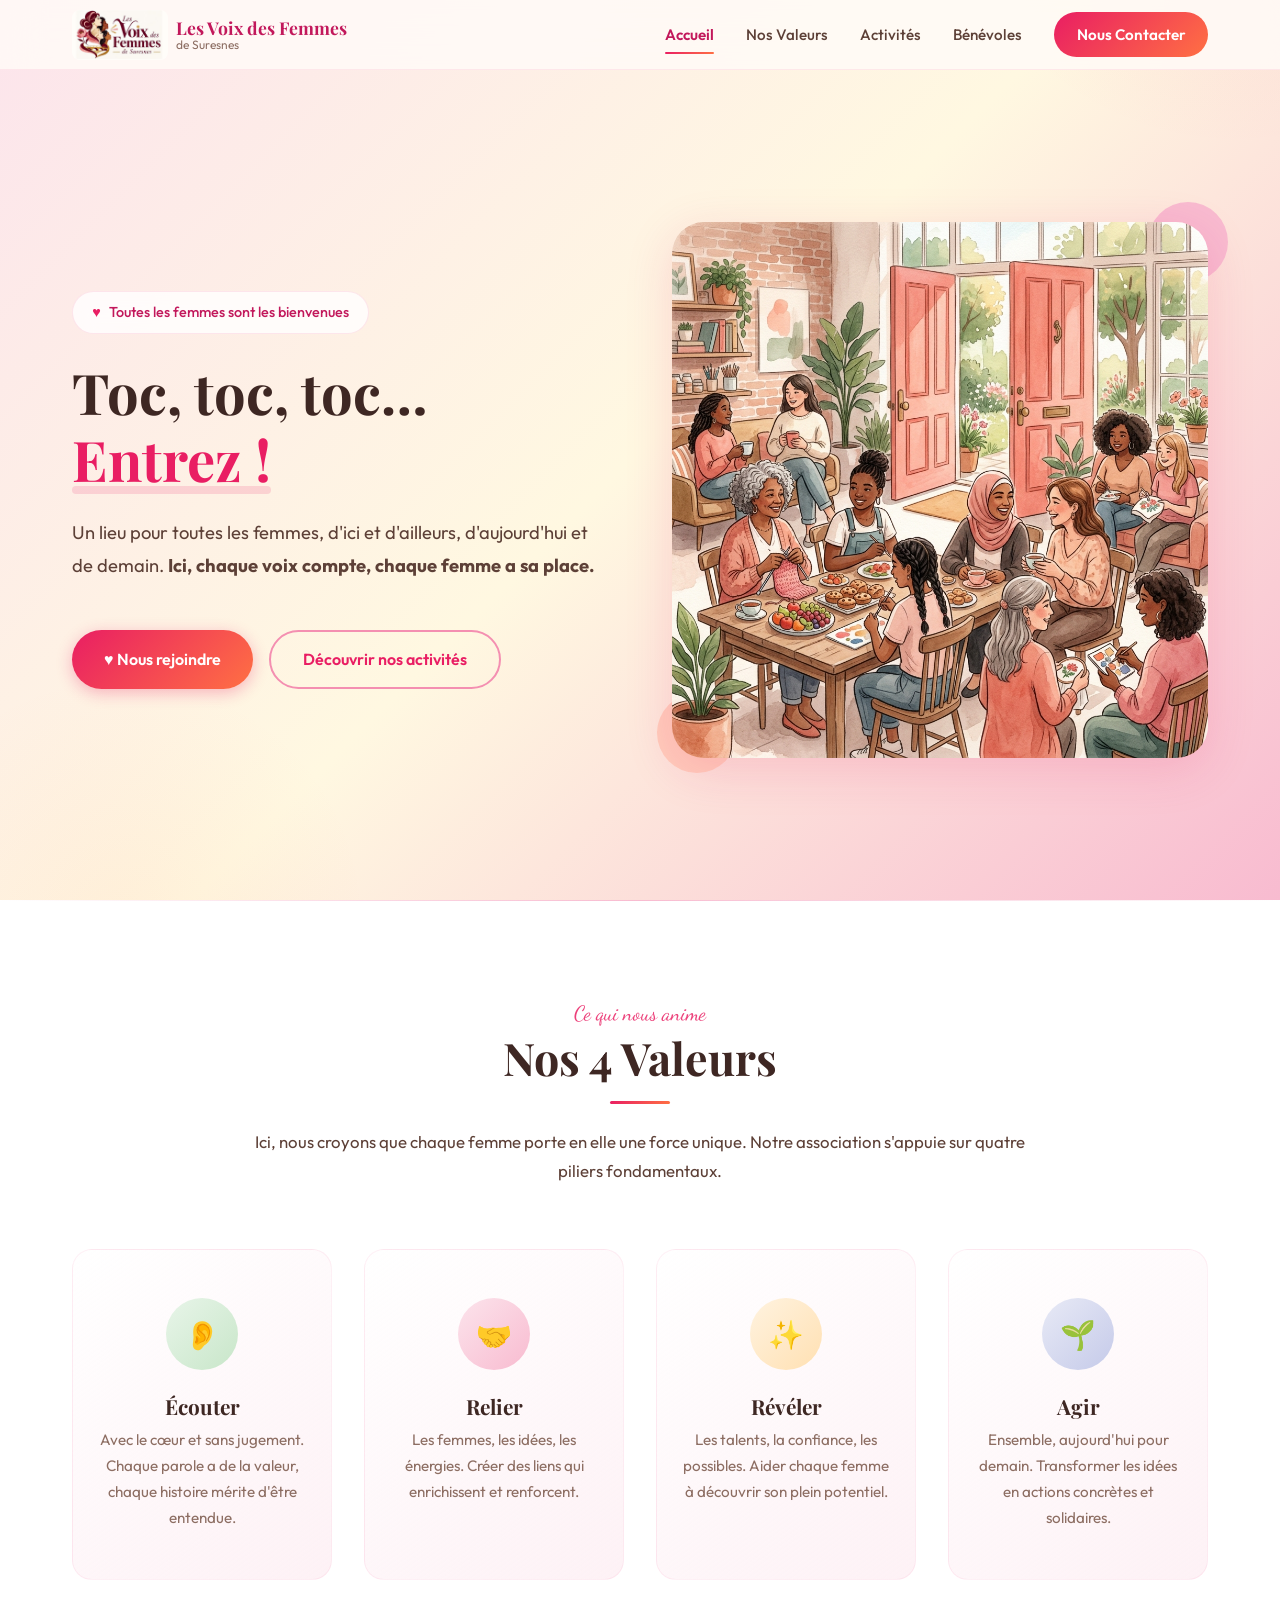
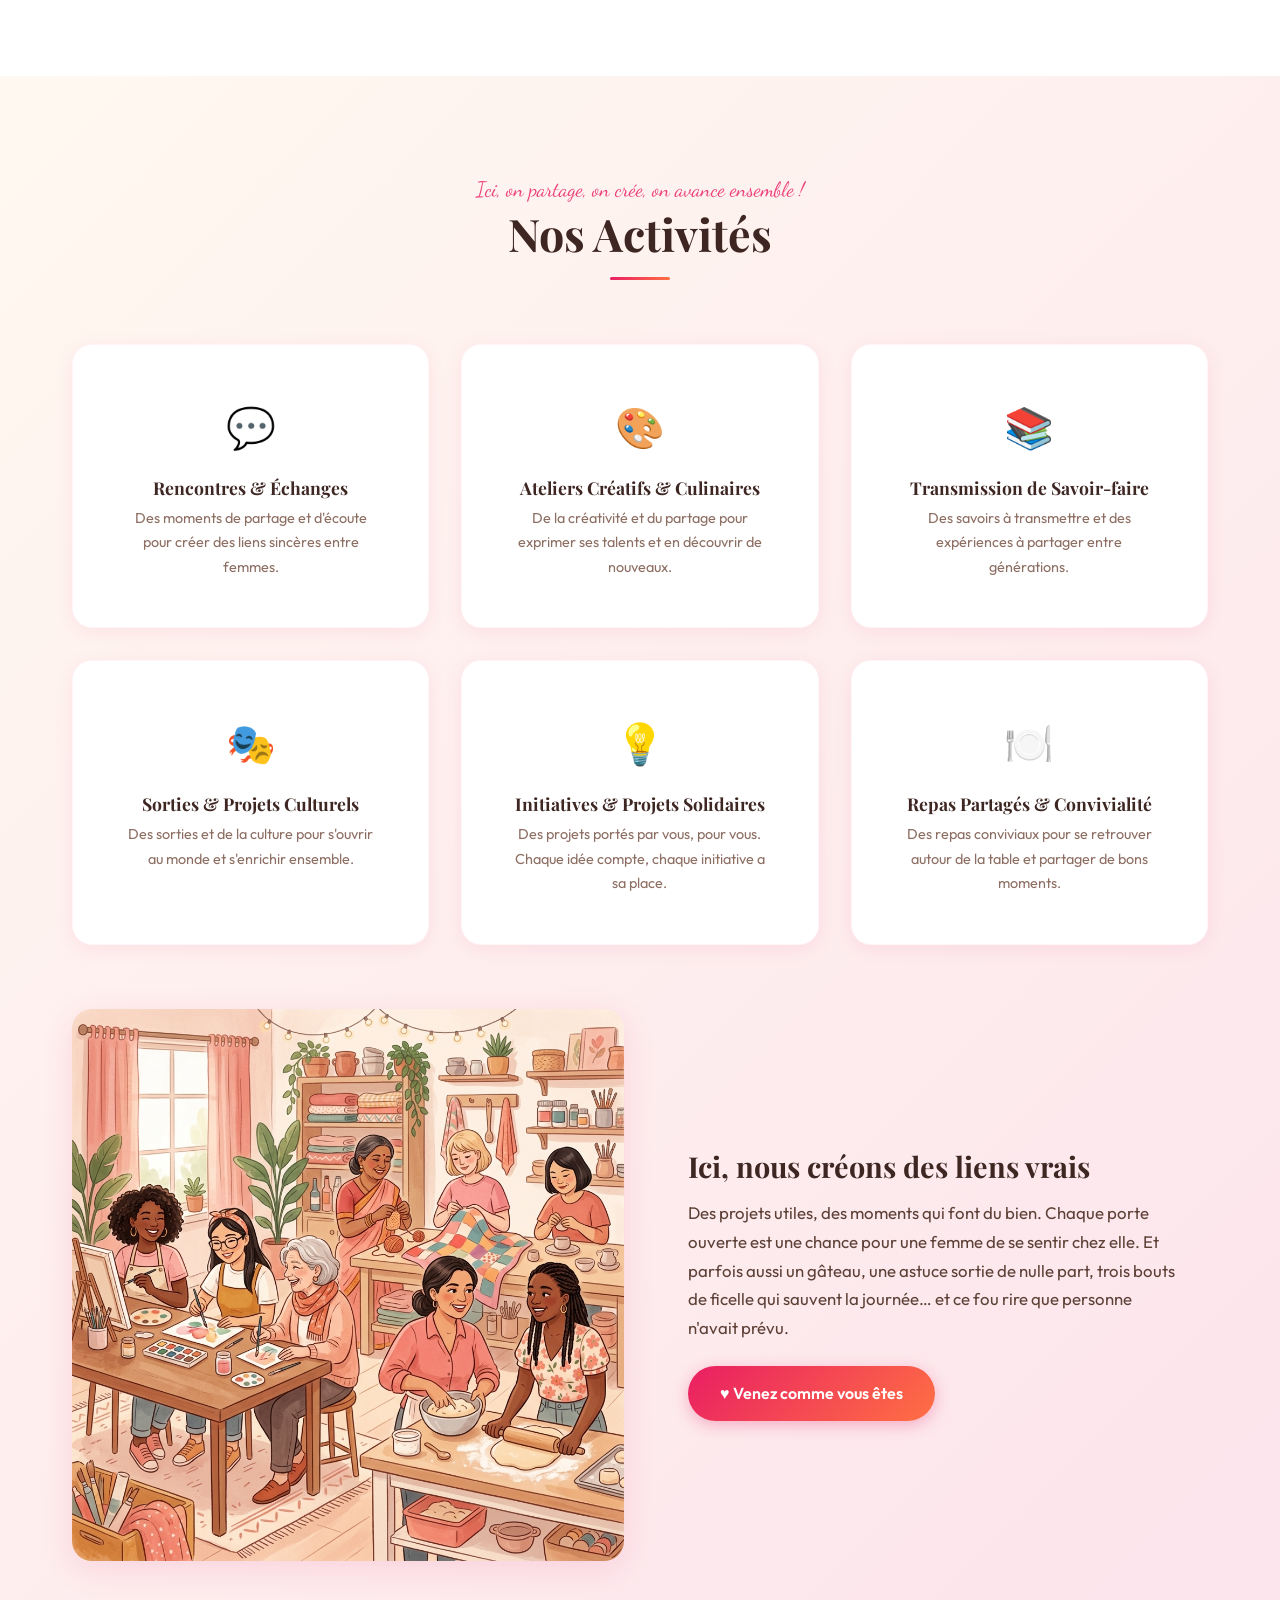
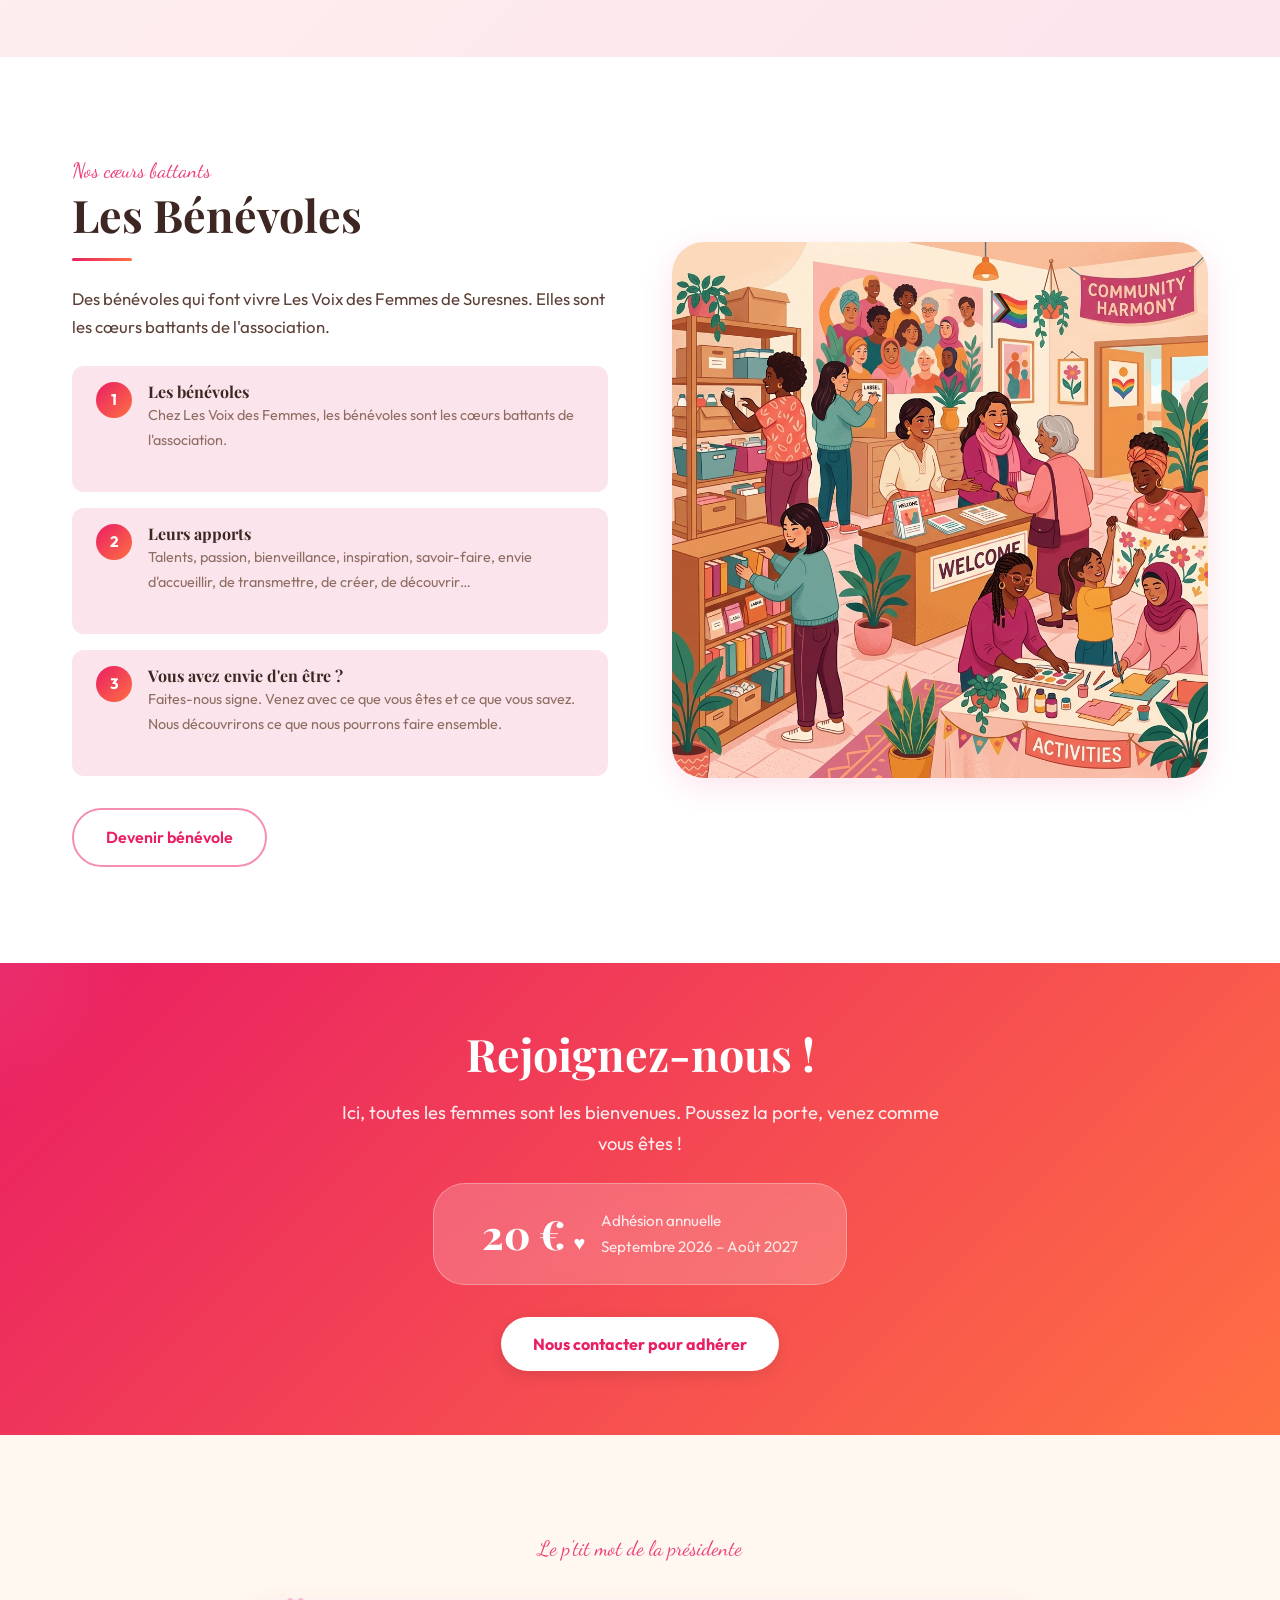
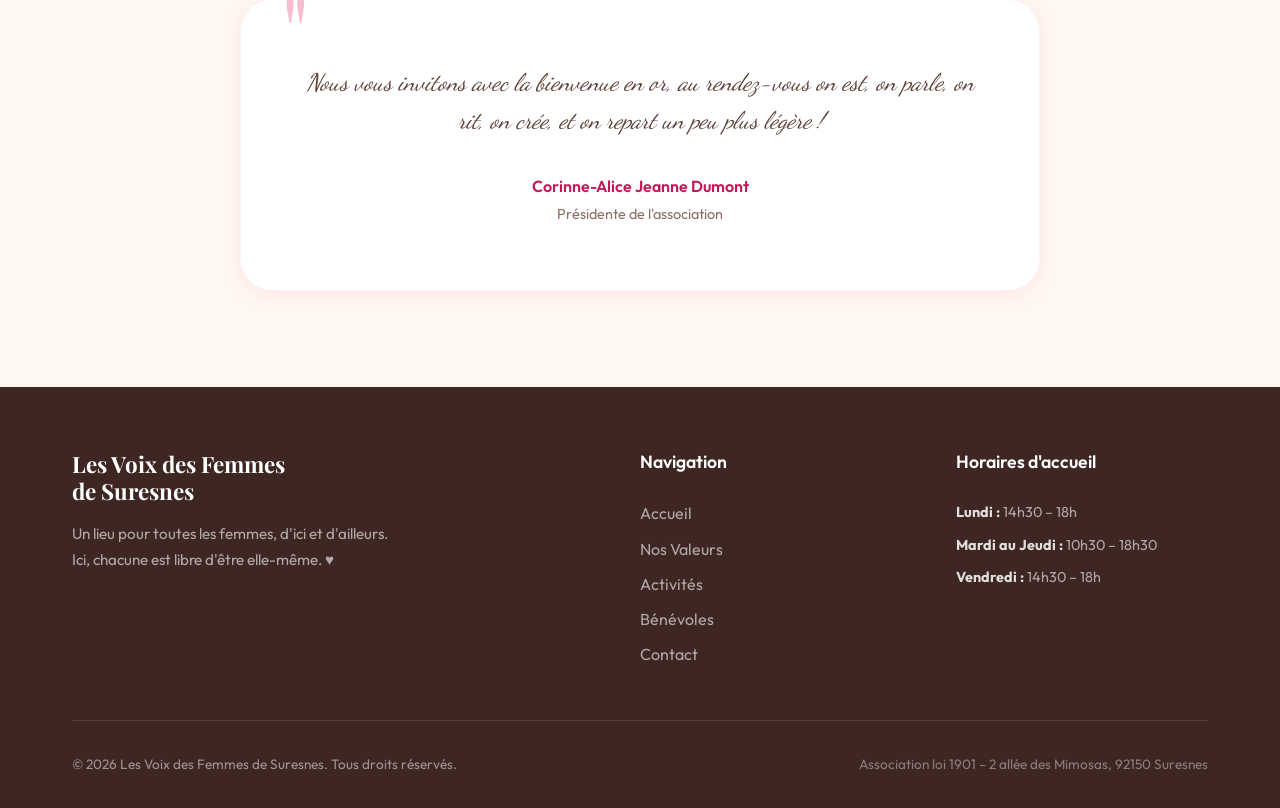
==== commit a4e76cdf: "changement de logo" ====
--- a/index.html
+++ b/index.html
@@ -14,7 +14,7 @@
     <nav class="navbar" id="navbar">
         <div class="nav-container">
             <a href="index.html" class="nav-logo" id="nav-logo">
-                <img src="images/logo.png" alt="Logo Les Voix des Femmes de Suresnes">
+                <img src="images/logo_voix_des_femmes.png" alt="Logo Les Voix des Femmes de Suresnes">
                 <div class="nav-logo-text">
                     Les Voix des Femmes
                     <span>de Suresnes</span>
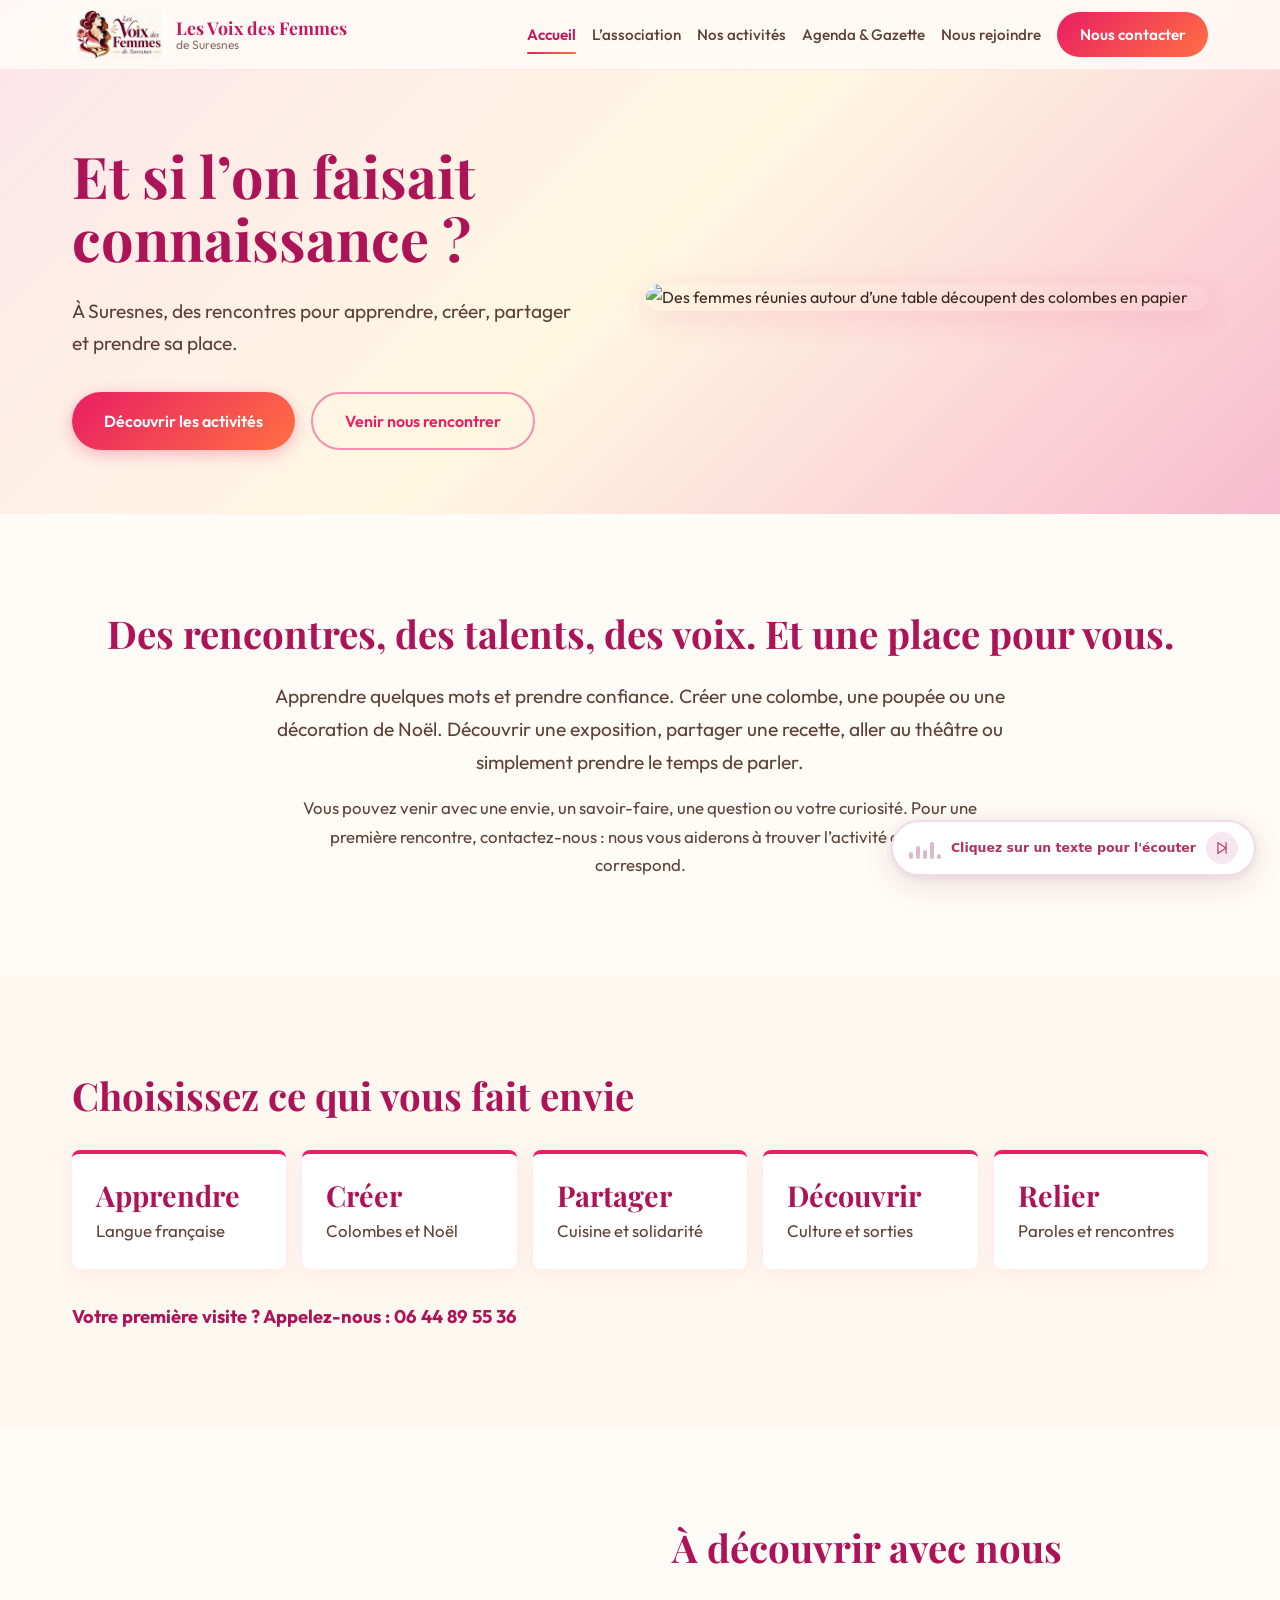
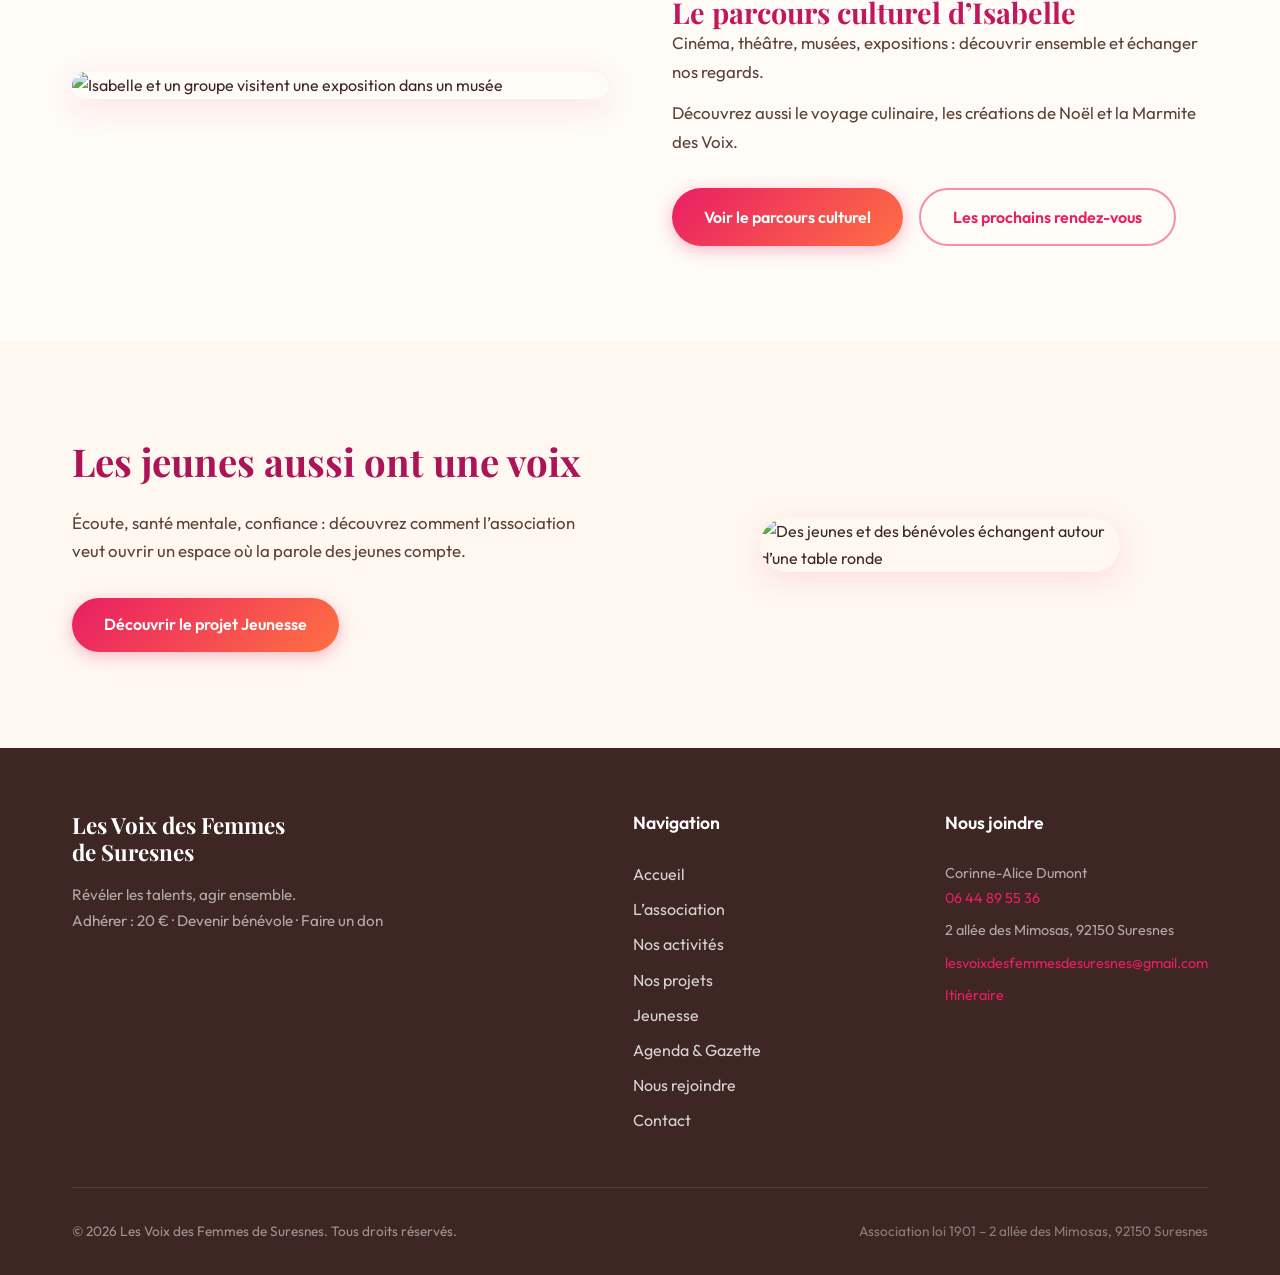
==== commit f33a921e: "Add files via upload" ====
--- a/index.html
+++ b/index.html
@@ -3,265 +3,115 @@
 <head>
     <meta charset="UTF-8">
     <meta name="viewport" content="width=device-width, initial-scale=1.0">
-    <meta name="description" content="Les Voix des Femmes de Suresnes - Un lieu pour toutes les femmes, d'ici et d'ailleurs, d'aujourd'hui et de demain. Écouter, Relier, Révéler, Agir.">
-    <meta name="keywords" content="association, femmes, Suresnes, solidarité, partage, ateliers, rencontres">
-    <title>Les Voix des Femmes de Suresnes - Accueil</title>
+    <meta name="description" content="Les Voix des Femmes de Suresnes : des rencontres pour apprendre, créer, partager et prendre sa place. 2 allée des Mimosas, Suresnes.">
+    <title>Accueil - Les Voix des Femmes de Suresnes</title>
     <link rel="stylesheet" href="styles.css">
 </head>
 <body>
-
-    <!-- ═══════════════ NAVIGATION ═══════════════ -->
     <nav class="navbar" id="navbar">
         <div class="nav-container">
-            <a href="index.html" class="nav-logo" id="nav-logo">
+            <a href="index.html" class="nav-logo">
                 <img src="images/logo_voix_des_femmes.png" alt="Logo Les Voix des Femmes de Suresnes">
-                <div class="nav-logo-text">
-                    Les Voix des Femmes
-                    <span>de Suresnes</span>
-                </div>
+                <div class="nav-logo-text">Les Voix des Femmes <span>de Suresnes</span></div>
             </a>
             <div class="nav-links" id="nav-links">
-                <a href="index.html" class="active" id="nav-home">Accueil</a>
-                <a href="#valeurs" id="nav-values">Nos Valeurs</a>
-                <a href="#activites" id="nav-activities">Activités</a>
-                <a href="#benevoles" id="nav-volunteers">Bénévoles</a>
-                <a href="contact.html" id="nav-contact" class="nav-cta">Nous Contacter</a>
+                <a href="index.html" class="active">Accueil</a>
+                <a href="association.html">L’association</a>
+                <a href="activites.html">Nos activités</a>
+                <a href="agenda.html">Agenda & Gazette</a>
+                <a href="rejoindre.html">Nous rejoindre</a>
+                <a href="contact.html" class="nav-cta">Nous contacter</a>
             </div>
-            <button class="nav-toggle" id="nav-toggle" aria-label="Menu de navigation">
-                <span></span>
-                <span></span>
-                <span></span>
-            </button>
+            <button class="nav-toggle" id="nav-toggle" aria-label="Menu de navigation"><span></span><span></span><span></span></button>
         </div>
     </nav>
 
-    <!-- ═══════════════ HERO SECTION ═══════════════ -->
-    <section class="hero" id="hero">
-        <div class="hero-container">
-            <div class="hero-content">
-                <div class="hero-badge">
-                    <span class="heart">♥</span>
-                    Toutes les femmes sont les bienvenues
-                </div>
-                <h1>
-                    Toc, toc, toc…<br>
-                    <span class="highlight">Entrez !</span>
-                </h1>
-                <p class="hero-description">
-                    Un lieu pour toutes les femmes, d'ici et d'ailleurs, d'aujourd'hui et de demain.
-                    <strong>Ici, chaque voix compte, chaque femme a sa place.</strong>
-                </p>
-                <div class="hero-cta-group">
-                    <a href="contact.html" class="btn btn-primary" id="hero-cta-contact">
-                        ♥ Nous rejoindre
-                    </a>
-                    <a href="#activites" class="btn btn-outline" id="hero-cta-discover">
-                        Découvrir nos activités
-                    </a>
+    <section class="accueil-hero">
+        <div class="container wrap">
+            <div>
+                <h1>Et si l’on faisait connaissance ?</h1>
+                <p class="lead">À Suresnes, des rencontres pour apprendre, créer, partager et prendre sa place.</p>
+                <div class="btn-row">
+                    <a href="activites.html" class="btn btn-primary">Découvrir les activités</a>
+                    <a href="contact.html" class="btn btn-outline">Venir nous rencontrer</a>
                 </div>
             </div>
-            <div class="hero-image-wrapper">
-                <div class="hero-image-decoration top-right"></div>
-                <div class="hero-image-decoration bottom-left"></div>
-                <img src="images/hero.png" alt="Les femmes de l'association partagent un moment convivial">
-            </div>
+            <img src="images/colombes.jpg" alt="Des femmes réunies autour d’une table découpent des colombes en papier">
         </div>
     </section>
 
-    <!-- ═══════════════ VALUES SECTION ═══════════════ -->
-    <section class="values-section" id="valeurs">
+    <section class="block">
         <div class="container">
-            <div class="text-center">
-                <span class="section-subtitle">Ce qui nous anime</span>
-                <h2 class="section-title center">Nos 4 Valeurs</h2>
-                <p style="margin: 0 auto;">
-                    Ici, nous croyons que chaque femme porte en elle une force unique.
-                    Notre association s'appuie sur quatre piliers fondamentaux.
-                </p>
+            <h2 class="center">Des rencontres, des talents, des voix. Et une place pour vous.</h2>
+            <p class="lead center">Apprendre quelques mots et prendre confiance. Créer une colombe, une poupée ou une décoration de Noël. Découvrir une exposition, partager une recette, aller au théâtre ou simplement prendre le temps de parler.</p>
+            <p class="center" style="max-width:62ch;margin-top:1rem">Vous pouvez venir avec une envie, un savoir-faire, une question ou votre curiosité. Pour une première rencontre, contactez-nous : nous vous aiderons à trouver l’activité qui vous correspond.</p>
+        </div>
+    </section>
+
+    <section class="block alt">
+        <div class="container">
+            <h2>Choisissez ce qui vous fait envie</h2>
+            <div class="entries">
+                <a class="entry" href="activites.html#apprendre"><h3>Apprendre</h3><p>Langue française</p></a>
+                <a class="entry" href="activites.html#creer"><h3>Créer</h3><p>Colombes et Noël</p></a>
+                <a class="entry" href="activites.html#partager"><h3>Partager</h3><p>Cuisine et solidarité</p></a>
+                <a class="entry" href="activites.html#decouvrir"><h3>Découvrir</h3><p>Culture et sorties</p></a>
+                <a class="entry" href="activites.html#relier"><h3>Relier</h3><p>Paroles et rencontres</p></a>
             </div>
-            <div class="values-grid">
-                <div class="value-card fade-in stagger-1" id="value-ecouter">
-                    <div class="value-icon ecouter">👂</div>
-                    <h3>Écouter</h3>
-                    <p>Avec le cœur et sans jugement. Chaque parole a de la valeur, chaque histoire mérite d'être entendue.</p>
-                </div>
-                <div class="value-card fade-in stagger-2" id="value-relier">
-                    <div class="value-icon relier">🤝</div>
-                    <h3>Relier</h3>
-                    <p>Les femmes, les idées, les énergies. Créer des liens qui enrichissent et renforcent.</p>
-                </div>
-                <div class="value-card fade-in stagger-3" id="value-reveler">
-                    <div class="value-icon reveler">✨</div>
-                    <h3>Révéler</h3>
-                    <p>Les talents, la confiance, les possibles. Aider chaque femme à découvrir son plein potentiel.</p>
-                </div>
-                <div class="value-card fade-in stagger-4" id="value-agir">
-                    <div class="value-icon agir">🌱</div>
-                    <h3>Agir</h3>
-                    <p>Ensemble, aujourd'hui pour demain. Transformer les idées en actions concrètes et solidaires.</p>
+            <p class="cta-call">Votre première visite ? Appelez-nous : <a href="tel:0644895536">06 44 89 55 36</a></p>
+        </div>
+    </section>
+
+    <section class="block">
+        <div class="container split">
+            <img class="photo" src="images/culture.jpg" alt="Isabelle et un groupe visitent une exposition dans un musée">
+            <div>
+                <h2>À découvrir avec nous</h2>
+                <h3 style="font-family:var(--font-display);color:var(--rose-deep)">Le parcours culturel d’Isabelle</h3>
+                <p>Cinéma, théâtre, musées, expositions : découvrir ensemble et échanger nos regards.</p>
+                <p style="margin-top:.8rem">Découvrez aussi le voyage culinaire, les créations de Noël et la Marmite des Voix.</p>
+                <div class="btn-row">
+                    <a href="activites.html#decouvrir" class="btn btn-primary">Voir le parcours culturel</a>
+                    <a href="agenda.html" class="btn btn-outline">Les prochains rendez-vous</a>
                 </div>
             </div>
         </div>
     </section>
 
-    <!-- ═══════════════ ACTIVITIES SECTION ═══════════════ -->
-    <section class="activities-section" id="activites">
-        <div class="container">
-            <div class="activities-header">
-                <span class="section-subtitle">Ici, on partage, on crée, on avance ensemble !</span>
-                <h2 class="section-title center">Nos Activités</h2>
+    <section class="block alt">
+        <div class="container split">
+            <div>
+                <h2>Les jeunes aussi ont une voix</h2>
+                <p>Écoute, santé mentale, confiance : découvrez comment l’association veut ouvrir un espace où la parole des jeunes compte.</p>
+                <div class="btn-row"><a href="jeunesse.html" class="btn btn-primary">Découvrir le projet Jeunesse</a></div>
             </div>
-            <div class="activities-grid">
-                <div class="activity-card fade-in stagger-1" id="activity-rencontres">
-                    <span class="activity-emoji">💬</span>
-                    <h4>Rencontres & Échanges</h4>
-                    <p>Des moments de partage et d'écoute pour créer des liens sincères entre femmes.</p>
-                </div>
-                <div class="activity-card fade-in stagger-2" id="activity-ateliers">
-                    <span class="activity-emoji">🎨</span>
-                    <h4>Ateliers Créatifs & Culinaires</h4>
-                    <p>De la créativité et du partage pour exprimer ses talents et en découvrir de nouveaux.</p>
-                </div>
-                <div class="activity-card fade-in stagger-3" id="activity-transmission">
-                    <span class="activity-emoji">📚</span>
-                    <h4>Transmission de Savoir-faire</h4>
-                    <p>Des savoirs à transmettre et des expériences à partager entre générations.</p>
-                </div>
-                <div class="activity-card fade-in stagger-4" id="activity-sorties">
-                    <span class="activity-emoji">🎭</span>
-                    <h4>Sorties & Projets Culturels</h4>
-                    <p>Des sorties et de la culture pour s'ouvrir au monde et s'enrichir ensemble.</p>
-                </div>
-                <div class="activity-card fade-in stagger-5" id="activity-projets">
-                    <span class="activity-emoji">💡</span>
-                    <h4>Initiatives & Projets Solidaires</h4>
-                    <p>Des projets portés par vous, pour vous. Chaque idée compte, chaque initiative a sa place.</p>
-                </div>
-                <div class="activity-card fade-in stagger-6" id="activity-repas">
-                    <span class="activity-emoji">🍽️</span>
-                    <h4>Repas Partagés & Convivialité</h4>
-                    <p>Des repas conviviaux pour se retrouver autour de la table et partager de bons moments.</p>
-                </div>
-            </div>
-
-            <div class="activities-image-row fade-in">
-                <img src="images/activities.png" alt="Ateliers créatifs de l'association">
-                <div class="activities-text">
-                    <h3>Ici, nous créons des liens vrais</h3>
-                    <p>
-                        Des projets utiles, des moments qui font du bien. Chaque porte ouverte est une chance
-                        pour une femme de se sentir chez elle. Et parfois aussi un gâteau, une astuce sortie de
-                        nulle part, trois bouts de ficelle qui sauvent la journée… et ce fou rire que personne
-                        n'avait prévu.
-                    </p>
-                    <a href="contact.html" class="btn btn-primary" id="cta-join">♥ Venez comme vous êtes</a>
-                </div>
-            </div>
+            <img class="photo" src="images/jeunesse-5.jpg" alt="Des jeunes et des bénévoles échangent autour d’une table ronde" style="max-width:360px;margin:auto">
         </div>
     </section>
-
-    <!-- ═══════════════ VOLUNTEERS SECTION ═══════════════ -->
-    <section class="volunteers-section" id="benevoles">
-        <div class="container">
-            <div class="volunteers-content">
-                <div class="volunteers-text fade-in-left">
-                    <span class="section-subtitle">Nos cœurs battants</span>
-                    <h2 class="section-title">Les Bénévoles</h2>
-                    <p>
-                        Des bénévoles qui font vivre Les Voix des Femmes de Suresnes.
-                        Elles sont les cœurs battants de l'association.
-                    </p>
-                    <div class="volunteers-list">
-                        <div class="volunteer-item" id="volunteer-step-1">
-                            <div class="volunteer-number">1</div>
-                            <div>
-                                <h4>Les bénévoles</h4>
-                                <p>Chez Les Voix des Femmes, les bénévoles sont les cœurs battants de l'association.</p>
-                            </div>
-                        </div>
-                        <div class="volunteer-item" id="volunteer-step-2">
-                            <div class="volunteer-number">2</div>
-                            <div>
-                                <h4>Leurs apports</h4>
-                                <p>Talents, passion, bienveillance, inspiration, savoir-faire, envie d'accueillir, de transmettre, de créer, de découvrir…</p>
-                            </div>
-                        </div>
-                        <div class="volunteer-item" id="volunteer-step-3">
-                            <div class="volunteer-number">3</div>
-                            <div>
-                                <h4>Vous avez envie d'en être ?</h4>
-                                <p>Faites-nous signe. Venez avec ce que vous êtes et ce que vous savez. Nous découvrirons ce que nous pourrons faire ensemble.</p>
-                            </div>
-                        </div>
-                    </div>
-                    <a href="contact.html" class="btn btn-outline" id="cta-volunteer">Devenir bénévole</a>
-                </div>
-                <div class="volunteers-image fade-in-right">
-                    <img src="images/volunteers.png" alt="Les bénévoles de l'association">
-                </div>
-            </div>
-        </div>
-    </section>
-
-    <!-- ═══════════════ ADHESION BANNER ═══════════════ -->
-    <section class="adhesion-banner" id="adhesion">
-        <div class="container adhesion-content">
-            <h2>Rejoignez-nous !</h2>
-            <p>
-                Ici, toutes les femmes sont les bienvenues. Poussez la porte, venez comme vous êtes !
-            </p>
-            <div class="adhesion-price">
-                <span class="price-amount">20 € <span style="font-size: 0.5em;">♥</span></span>
-                <span class="price-period">Adhésion annuelle<br>Septembre 2026 – Août 2027</span>
-            </div>
-            <br>
-            <a href="contact.html" class="btn btn-white" id="cta-adhesion">Nous contacter pour adhérer</a>
-        </div>
-    </section>
-
-    <!-- ═══════════════ QUOTE SECTION ═══════════════ -->
-    <section class="quote-section" id="mot-presidente">
-        <div class="container">
-            <div class="text-center" style="margin-bottom: var(--space-xl);">
-                <span class="section-subtitle">Le p'tit mot de la présidente</span>
-            </div>
-            <div class="quote-card fade-in">
-                <blockquote>
-                    Nous vous invitons avec la bienvenue en or, au rendez-vous on est, on parle, on rit,
-                    on crée, et on repart un peu plus légère !
-                </blockquote>
-                <div class="quote-author">
-                    Corinne-Alice Jeanne Dumont
-                    <span>Présidente de l'association</span>
-                </div>
-            </div>
-        </div>
-    </section>
-
-    <!-- ═══════════════ FOOTER ═══════════════ -->
-    <footer class="footer" id="footer">
+    <footer class="footer">
         <div class="container">
             <div class="footer-grid">
                 <div class="footer-brand">
                     <h3>Les Voix des Femmes <br>de Suresnes</h3>
-                    <p>
-                        Un lieu pour toutes les femmes, d'ici et d'ailleurs.<br>
-                        Ici, chacune est libre d'être elle-même. ♥
-                    </p>
+                    <p>Révéler les talents, agir ensemble.<br>Adhérer : 20 € · <a href="rejoindre.html#benevole">Devenir bénévole</a> · <a href="rejoindre.html#don">Faire un don</a></p>
                 </div>
                 <div class="footer-links">
                     <h4>Navigation</h4>
                     <a href="index.html">Accueil</a>
-                    <a href="#valeurs">Nos Valeurs</a>
-                    <a href="#activites">Activités</a>
-                    <a href="#benevoles">Bénévoles</a>
+                    <a href="association.html">L’association</a>
+                    <a href="activites.html">Nos activités</a>
+                    <a href="projets.html">Nos projets</a>
+                    <a href="jeunesse.html">Jeunesse</a>
+                    <a href="agenda.html">Agenda &amp; Gazette</a>
+                    <a href="rejoindre.html">Nous rejoindre</a>
                     <a href="contact.html">Contact</a>
                 </div>
                 <div class="footer-hours">
-                    <h4>Horaires d'accueil</h4>
-                    <p><strong>Lundi :</strong> 14h30 – 18h</p>
-                    <p><strong>Mardi au Jeudi :</strong> 10h30 – 18h30</p>
-                    <p><strong>Vendredi :</strong> 14h30 – 18h</p>
+                    <h4>Nous joindre</h4>
+                    <p>Corinne-Alice Dumont<br><a href="tel:0644895536">06 44 89 55 36</a></p>
+                    <p>2 allée des Mimosas, 92150 Suresnes</p>
+                    <p><a href="mailto:lesvoixdesfemmesdesuresnes@gmail.com">lesvoixdesfemmesdesuresnes@gmail.com</a></p>
+                    <p><a href="https://www.google.com/maps/dir/?api=1&destination=2+all%C3%A9e+des+Mimosas+92150+Suresnes" target="_blank" rel="noopener">Itinéraire</a></p>
                 </div>
             </div>
             <div class="footer-bottom">
@@ -270,84 +120,7 @@
             </div>
         </div>
     </footer>
-
-    <!-- ═══════════════ SCRIPTS ═══════════════ -->
-    <script>
-        // ── Navbar scroll effect ──
-        const navbar = document.getElementById('navbar');
-        window.addEventListener('scroll', () => {
-            if (window.scrollY > 50) {
-                navbar.classList.add('scrolled');
-            } else {
-                navbar.classList.remove('scrolled');
-            }
-        });
-
-        // ── Mobile menu toggle ──
-        const navToggle = document.getElementById('nav-toggle');
-        const navLinks = document.getElementById('nav-links');
-        
-        navToggle.addEventListener('click', () => {
-            navLinks.classList.toggle('open');
-            // Animate hamburger to X
-            const spans = navToggle.querySelectorAll('span');
-            navToggle.classList.toggle('active');
-            if (navToggle.classList.contains('active')) {
-                spans[0].style.transform = 'rotate(45deg) translate(5px, 5px)';
-                spans[1].style.opacity = '0';
-                spans[2].style.transform = 'rotate(-45deg) translate(5px, -5px)';
-            } else {
-                spans[0].style.transform = 'none';
-                spans[1].style.opacity = '1';
-                spans[2].style.transform = 'none';
-            }
-        });
-
-        // Close mobile menu when clicking a link
-        navLinks.querySelectorAll('a').forEach(link => {
-            link.addEventListener('click', () => {
-                navLinks.classList.remove('open');
-                const spans = navToggle.querySelectorAll('span');
-                navToggle.classList.remove('active');
-                spans[0].style.transform = 'none';
-                spans[1].style.opacity = '1';
-                spans[2].style.transform = 'none';
-            });
-        });
-
-        // ── Scroll animations (Intersection Observer) ──
-        const observerOptions = {
-            threshold: 0.1,
-            rootMargin: '0px 0px -50px 0px'
-        };
-
-        const observer = new IntersectionObserver((entries) => {
-            entries.forEach(entry => {
-                if (entry.isIntersecting) {
-                    entry.target.classList.add('visible');
-                }
-            });
-        }, observerOptions);
-
-        document.querySelectorAll('.fade-in, .fade-in-left, .fade-in-right').forEach(el => {
-            observer.observe(el);
-        });
-
-        // ── Smooth scroll for anchor links ──
-        document.querySelectorAll('a[href^="#"]').forEach(anchor => {
-            anchor.addEventListener('click', function(e) {
-                e.preventDefault();
-                const target = document.querySelector(this.getAttribute('href'));
-                if (target) {
-                    const navHeight = navbar.offsetHeight;
-                    const targetPosition = target.getBoundingClientRect().top + window.pageYOffset - navHeight;
-                    window.scrollTo({
-                        top: targetPosition,
-                        behavior: 'smooth'
-                    });
-                }
-            });
-        });
-    </script>
+    <script src="voice-reader.js"></script>
+    <script src="site.js"></script>
 </body>
-</html>+</html>
--- a/styles.css
+++ b/styles.css
@@ -1303,3 +1303,62 @@
     justify-content: center;
   }
 }
+
+/* ============================================
+   Extension 2026 : accueil, fiches, carrousel
+   ============================================ */
+.nav-links { gap: var(--space-md); }
+.nav-links a { font-size: 0.95rem; }
+.lead { font-size: 1.2rem; color: var(--text-medium); max-width: 62ch; }
+.center { text-align: center; margin-left: auto; margin-right: auto; }
+.accueil-hero { padding: calc(80px + var(--space-3xl)) 0 var(--space-3xl); background: var(--gradient-hero); }
+.accueil-hero .wrap { display: grid; grid-template-columns: 1fr 1.1fr; gap: var(--space-3xl); align-items: center; }
+.accueil-hero h1 { font-family: var(--font-display); font-size: clamp(2.2rem, 5vw, 3.6rem); line-height: 1.1; color: var(--magenta); margin-bottom: var(--space-lg); }
+.accueil-hero img, .photo { width: 100%; height: auto; border-radius: var(--radius-xl); box-shadow: var(--shadow-medium); display: block; }
+.btn-row { display: flex; flex-wrap: wrap; gap: var(--space-md); margin-top: var(--space-xl); }
+.block { padding: var(--space-4xl) 0; }
+.block.alt { background: var(--cream); }
+.block h2 { font-family: var(--font-display); color: var(--magenta); font-size: clamp(1.7rem, 3.5vw, 2.4rem); margin-bottom: var(--space-lg); }
+.entries { display: grid; grid-template-columns: repeat(5, 1fr); gap: var(--space-md); margin-top: var(--space-xl); }
+.entry { display: block; background: #fff; border-radius: var(--radius-md); padding: var(--space-lg); box-shadow: var(--shadow-soft); text-decoration: none; color: var(--text-medium); border-top: 4px solid var(--rose-primary); transition: transform var(--transition-fast); }
+.entry:hover { transform: translateY(-4px); }
+.entry h3 { font-family: var(--font-display); color: var(--magenta); margin-bottom: var(--space-xs); }
+.split { display: grid; grid-template-columns: 1fr 1fr; gap: var(--space-3xl); align-items: center; }
+.split.top { align-items: start; }
+.cta-call { font-weight: 700; color: var(--magenta); font-size: 1.15rem; margin-top: var(--space-xl); }
+.cta-call a { color: inherit; }
+.act-section { padding: var(--space-3xl) 0; border-bottom: 1px solid var(--rose-pale); }
+.act-section > .container > h2 { font-family: var(--font-display); color: var(--magenta); font-size: clamp(1.8rem, 4vw, 2.6rem); }
+.act-section .intro { color: var(--text-light); margin-bottom: var(--space-xl); }
+.fiches { display: grid; grid-template-columns: repeat(auto-fit, minmax(290px, 1fr)); gap: var(--space-xl); margin-top: var(--space-xl); }
+.fiche { background: #fff; border-radius: var(--radius-lg); padding: var(--space-xl); box-shadow: var(--shadow-soft); }
+.fiche h3 { font-family: var(--font-display); color: var(--magenta); font-size: 1.3rem; margin-bottom: var(--space-sm); }
+.fiche p + p { margin-top: var(--space-sm); }
+.statut { display: inline-block; margin-top: var(--space-md); font-size: 0.85rem; font-weight: 600; color: var(--rose-deep); background: var(--rose-ghost); padding: 4px 12px; border-radius: 20px; }
+.section-photo { width: 100%; max-height: 380px; object-fit: cover; border-radius: var(--radius-xl); margin: var(--space-lg) 0; box-shadow: var(--shadow-soft); }
+.poster-card { max-width: 420px; margin: 0 auto; background: #fff; border-radius: var(--radius-lg); padding: var(--space-md); box-shadow: var(--shadow-medium); text-align: center; }
+.poster-card img { width: 100%; height: auto; border-radius: var(--radius-md); display: block; }
+.poster-card a { display: inline-block; margin-top: var(--space-sm); font-weight: 600; color: var(--rose-deep); }
+.notice { background: var(--rose-ghost); border-left: 4px solid var(--rose-primary); padding: var(--space-lg); border-radius: var(--radius-md); margin: var(--space-xl) 0; }
+.help-box { background: #fff; border: 2px solid var(--rose-pale); border-radius: var(--radius-lg); padding: var(--space-lg) var(--space-xl); margin-top: var(--space-xl); }
+.carousel { position: relative; margin-top: var(--space-xl); }
+.car-track { display: flex; overflow-x: auto; scroll-snap-type: x mandatory; scrollbar-width: none; border-radius: var(--radius-xl); }
+.car-track::-webkit-scrollbar { display: none; }
+.car-slide { flex: 0 0 100%; scroll-snap-align: start; display: grid; grid-template-columns: minmax(0, 420px) 1fr; gap: var(--space-2xl); align-items: center; background: #fff; padding: var(--space-lg); margin: 0; }
+.car-slide img { width: 100%; height: auto; border-radius: var(--radius-lg); display: block; }
+.slide-caption h3 { font-family: var(--font-display); color: var(--magenta); font-size: 1.6rem; margin-bottom: var(--space-md); }
+.car-ctrl { display: flex; align-items: center; justify-content: center; gap: var(--space-md); margin-top: var(--space-lg); }
+.car-btn { width: 44px; height: 44px; border-radius: 50%; border: 2px solid var(--rose-primary); background: #fff; color: var(--rose-deep); font-size: 1.4rem; cursor: pointer; }
+.car-btn:hover { background: var(--rose-ghost); }
+.car-dots { display: flex; gap: 8px; }
+.car-dots button { width: 12px; height: 12px; border-radius: 50%; border: 0; background: var(--rose-pale); cursor: pointer; padding: 0; }
+.car-dots button[aria-current="true"] { background: var(--rose-deep); transform: scale(1.25); }
+.agenda-vide { text-align: center; padding: var(--space-3xl); background: var(--cream); border-radius: var(--radius-xl); }
+.footer-links a, .footer-brand a { color: inherit; }
+:focus-visible { outline: 3px solid var(--rose-deep); outline-offset: 2px; }
+@media (max-width: 1000px) { .entries { grid-template-columns: repeat(2, 1fr); } .nav-links a { font-size: 1rem; } }
+@media (max-width: 800px) {
+  .accueil-hero .wrap, .split, .car-slide { grid-template-columns: 1fr; }
+  .entries { grid-template-columns: 1fr; }
+}
+@media (prefers-reduced-motion: reduce) { .car-track { scroll-behavior: auto; } .entry:hover { transform: none; } }
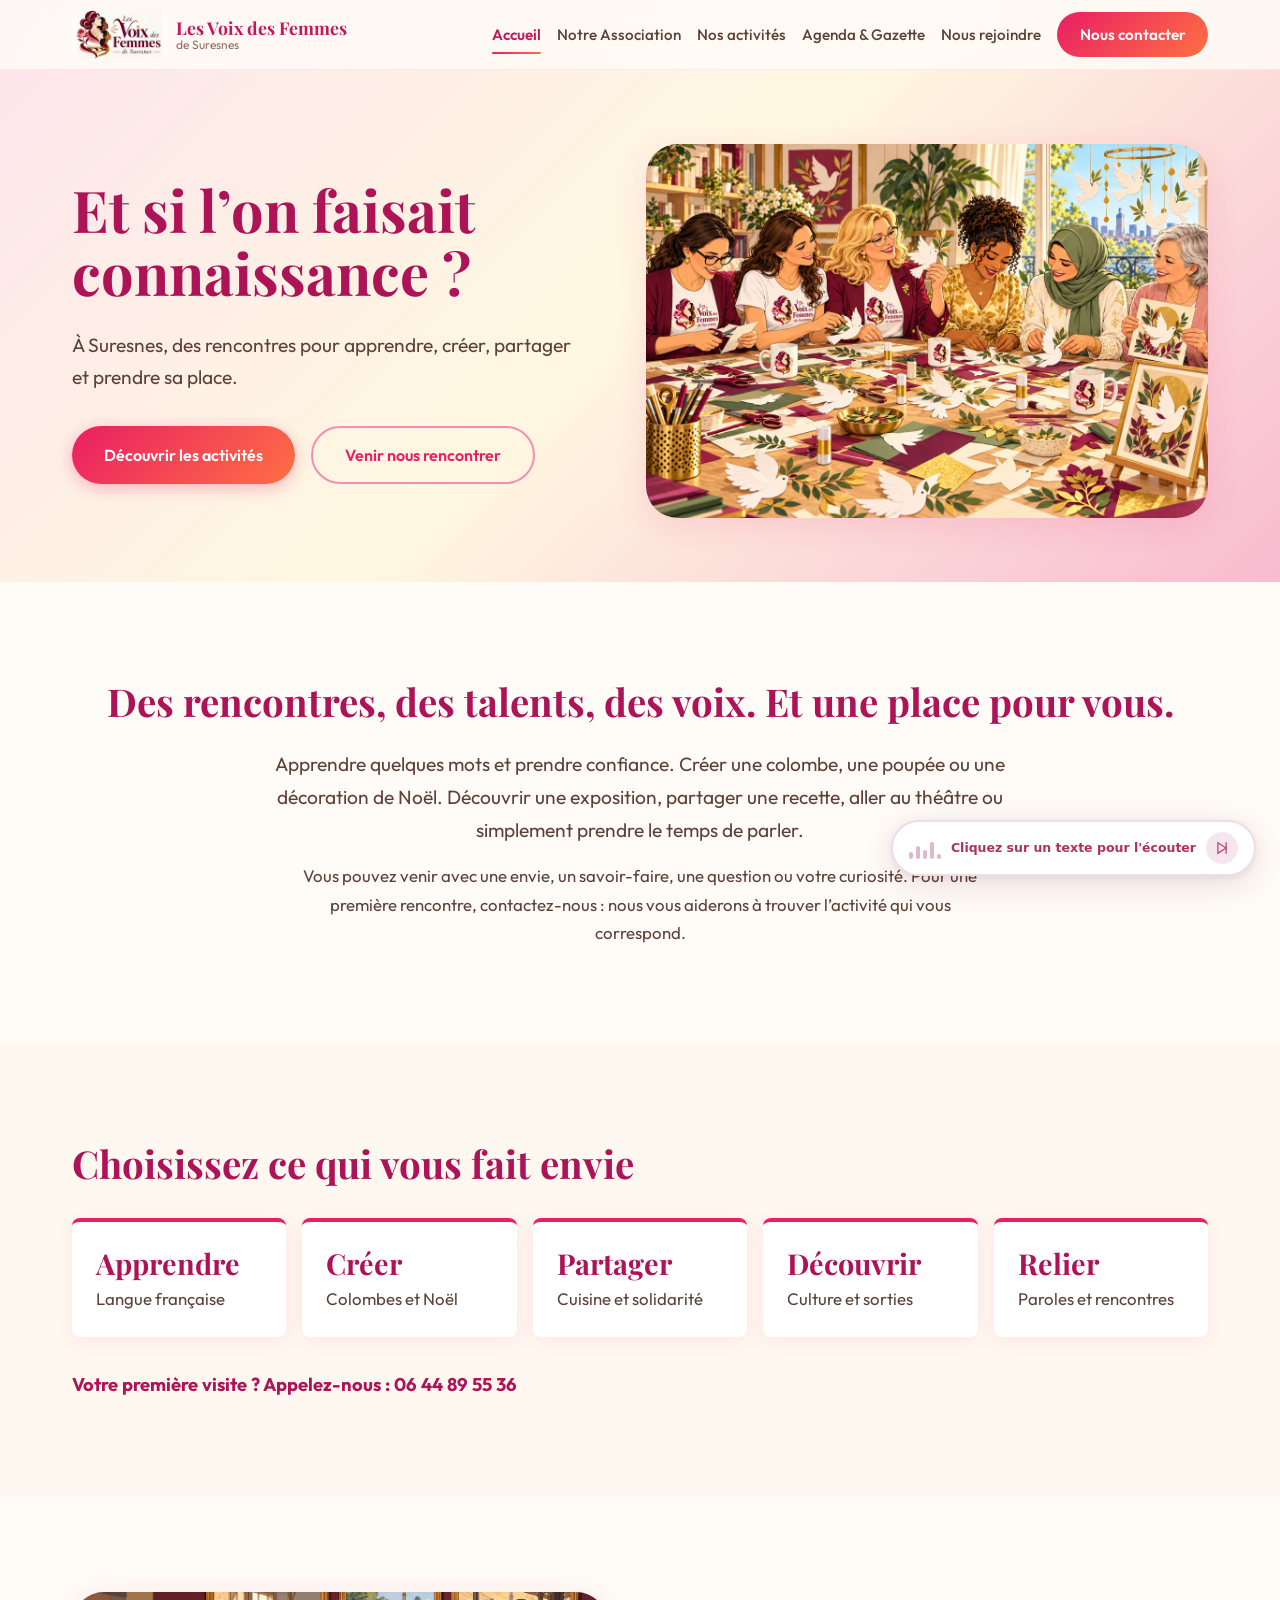
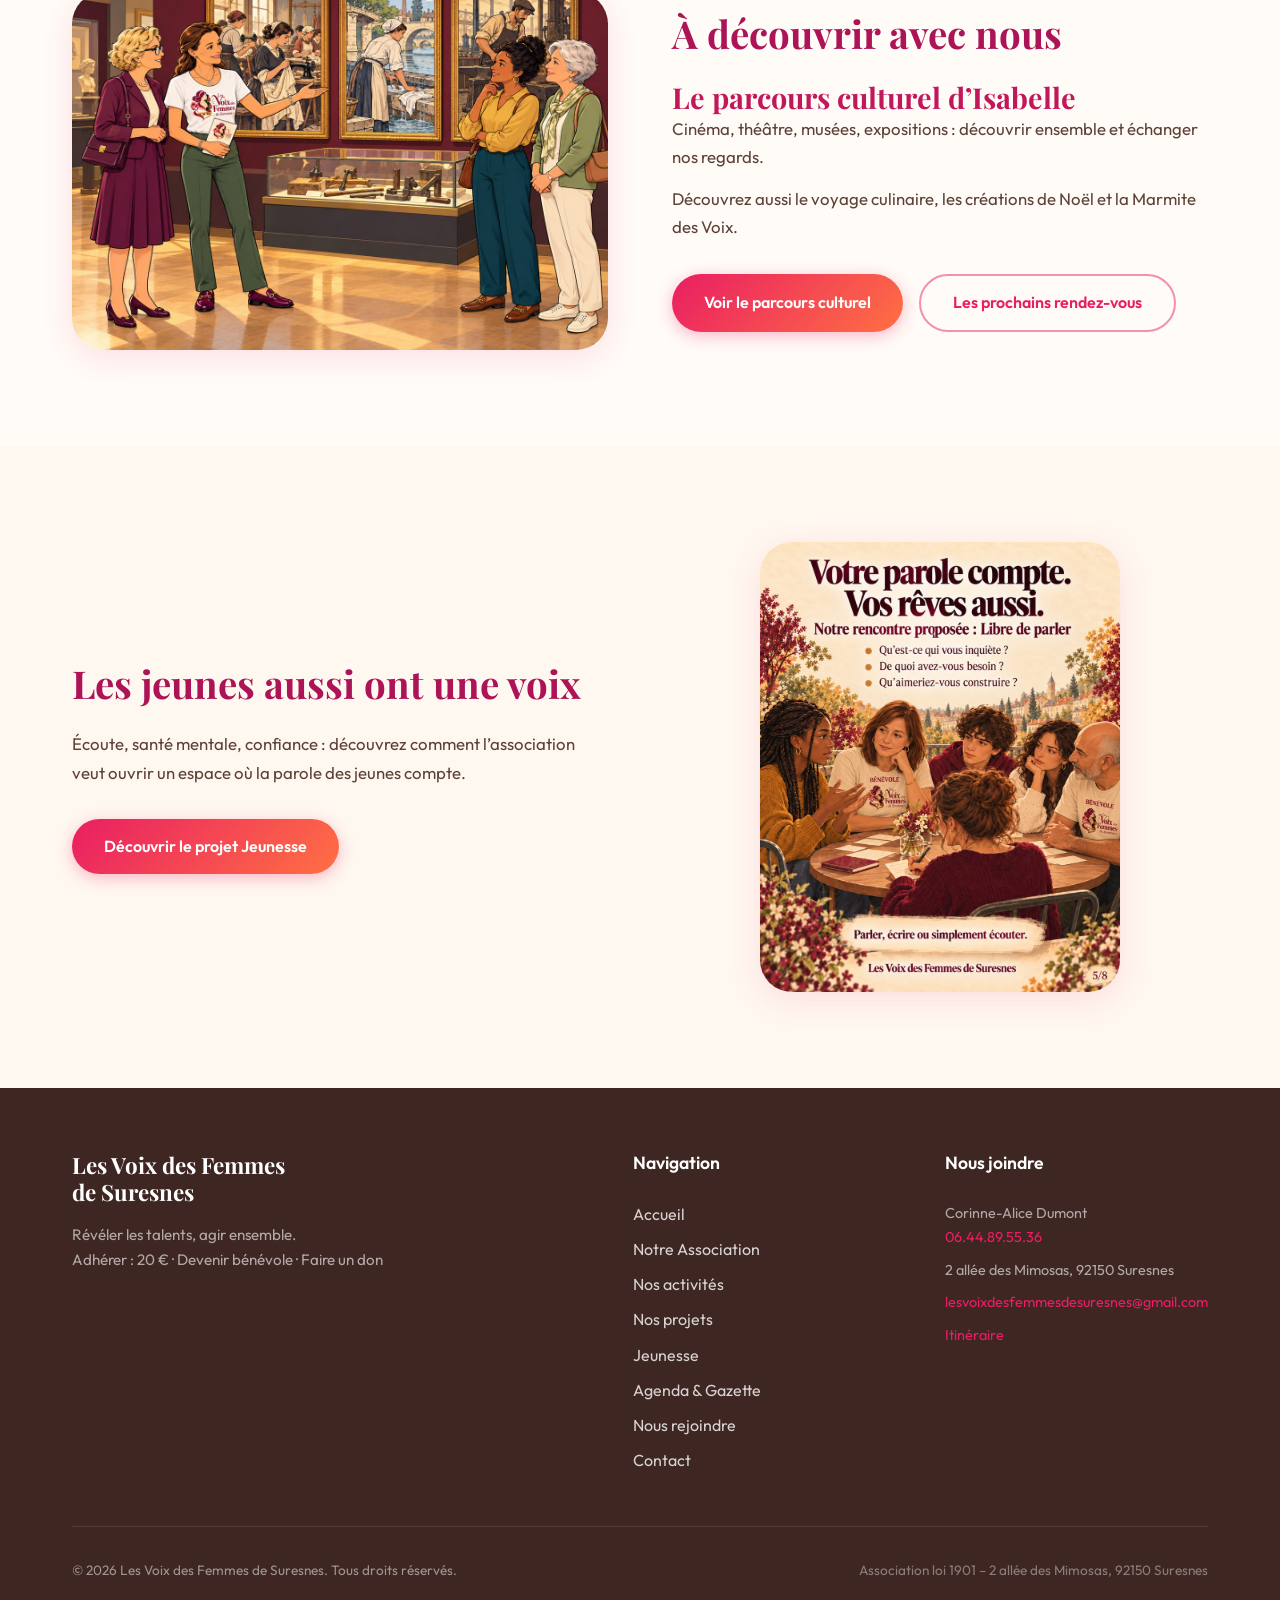
==== commit 58253d6d: "modif txt modif txt (ajout, suppression), suppression, changement du nom de l'onglet l'assocation" ====
--- a/index.html
+++ b/index.html
@@ -16,7 +16,7 @@
             </a>
             <div class="nav-links" id="nav-links">
                 <a href="index.html" class="active">Accueil</a>
-                <a href="association.html">L’association</a>
+                <a href="association.html">Notre Association</a>
                 <a href="activites.html">Nos activités</a>
                 <a href="agenda.html">Agenda & Gazette</a>
                 <a href="rejoindre.html">Nous rejoindre</a>
@@ -98,7 +98,7 @@
                 <div class="footer-links">
                     <h4>Navigation</h4>
                     <a href="index.html">Accueil</a>
-                    <a href="association.html">L’association</a>
+                    <a href="association.html">Notre Association</a>
                     <a href="activites.html">Nos activités</a>
                     <a href="projets.html">Nos projets</a>
                     <a href="jeunesse.html">Jeunesse</a>
@@ -108,7 +108,7 @@
                 </div>
                 <div class="footer-hours">
                     <h4>Nous joindre</h4>
-                    <p>Corinne-Alice Dumont<br><a href="tel:0644895536">06 44 89 55 36</a></p>
+                    <p>Corinne-Alice Dumont<br><a href="tel:0644895536">06.44.89.55.36</a></p>
                     <p>2 allée des Mimosas, 92150 Suresnes</p>
                     <p><a href="mailto:lesvoixdesfemmesdesuresnes@gmail.com">lesvoixdesfemmesdesuresnes@gmail.com</a></p>
                     <p><a href="https://www.google.com/maps/dir/?api=1&destination=2+all%C3%A9e+des+Mimosas+92150+Suresnes" target="_blank" rel="noopener">Itinéraire</a></p>
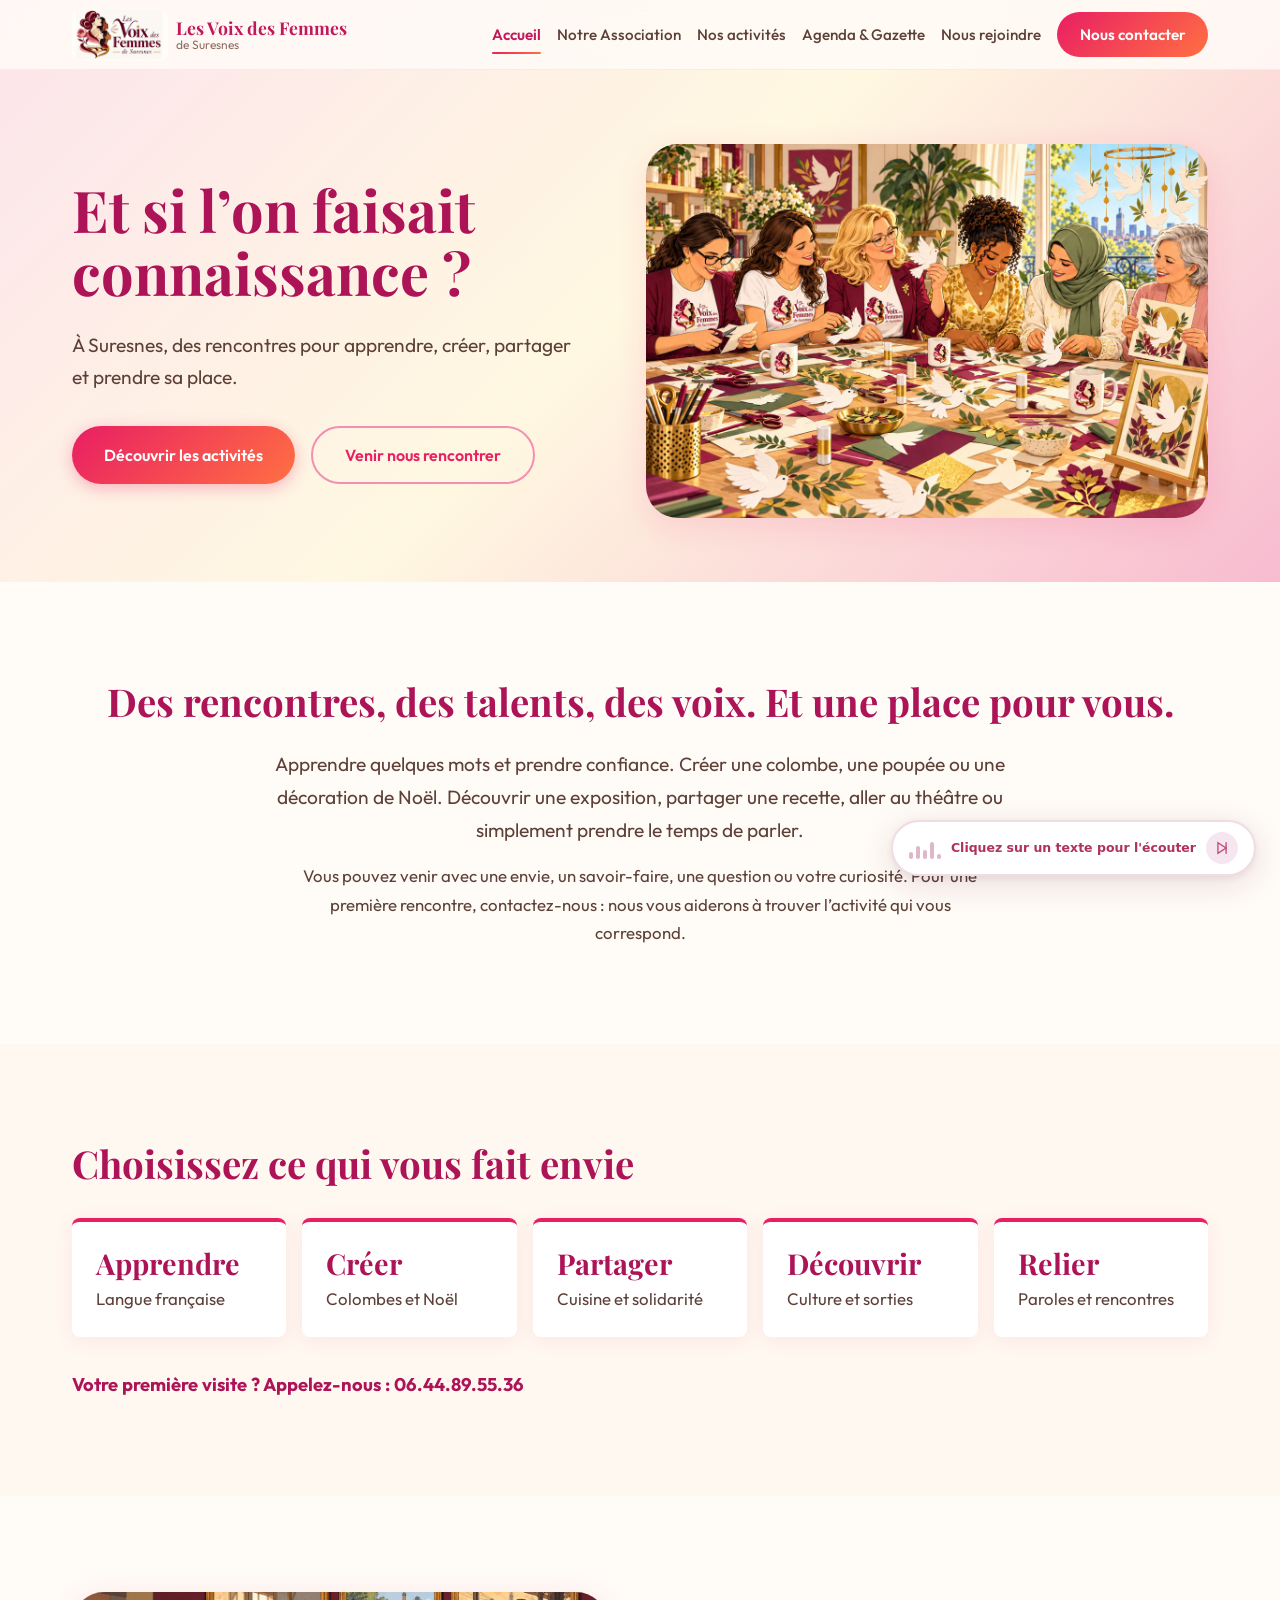
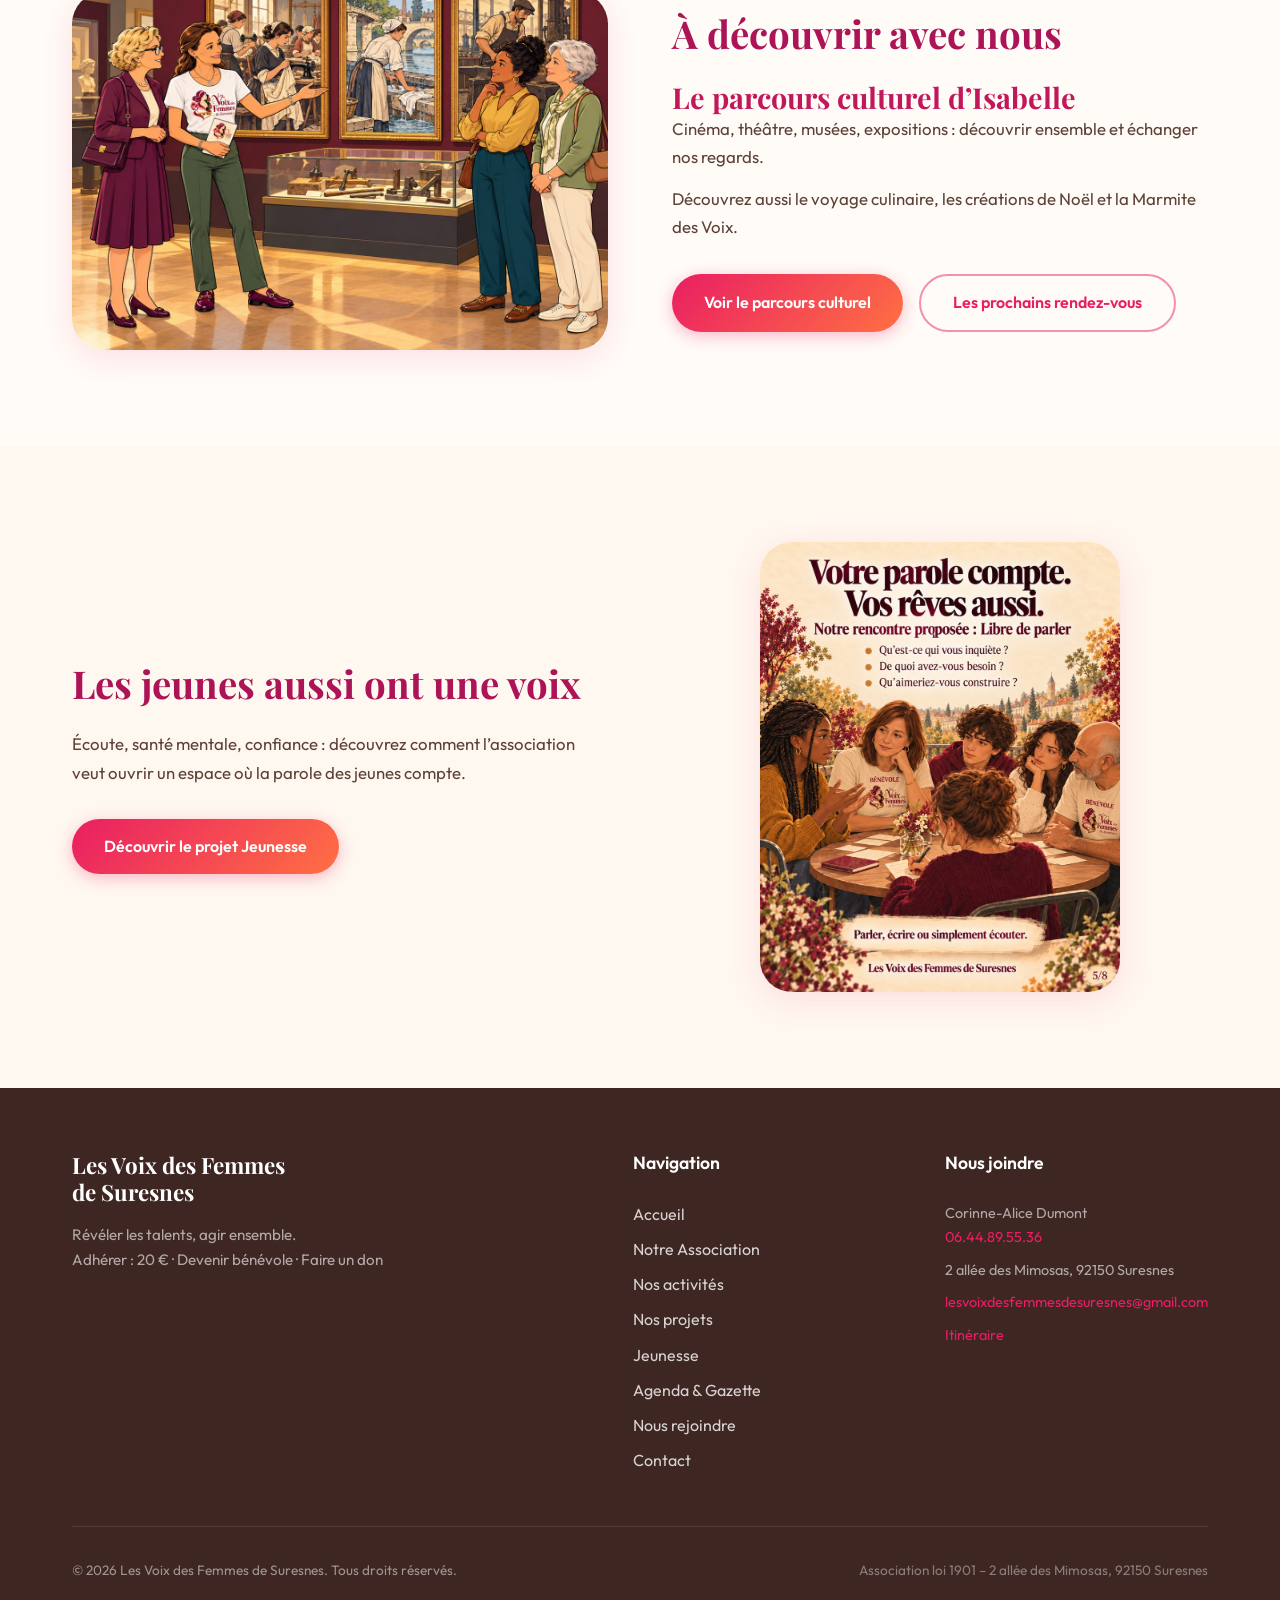
==== commit 578cabd5: "update modif . sur le numéro de tel" ====
--- a/index.html
+++ b/index.html
@@ -58,7 +58,7 @@
                 <a class="entry" href="activites.html#decouvrir"><h3>Découvrir</h3><p>Culture et sorties</p></a>
                 <a class="entry" href="activites.html#relier"><h3>Relier</h3><p>Paroles et rencontres</p></a>
             </div>
-            <p class="cta-call">Votre première visite ? Appelez-nous : <a href="tel:0644895536">06 44 89 55 36</a></p>
+            <p class="cta-call">Votre première visite ? Appelez-nous : <a href="tel:0644895536">06.44.89.55.36</a></p>
         </div>
     </section>
 
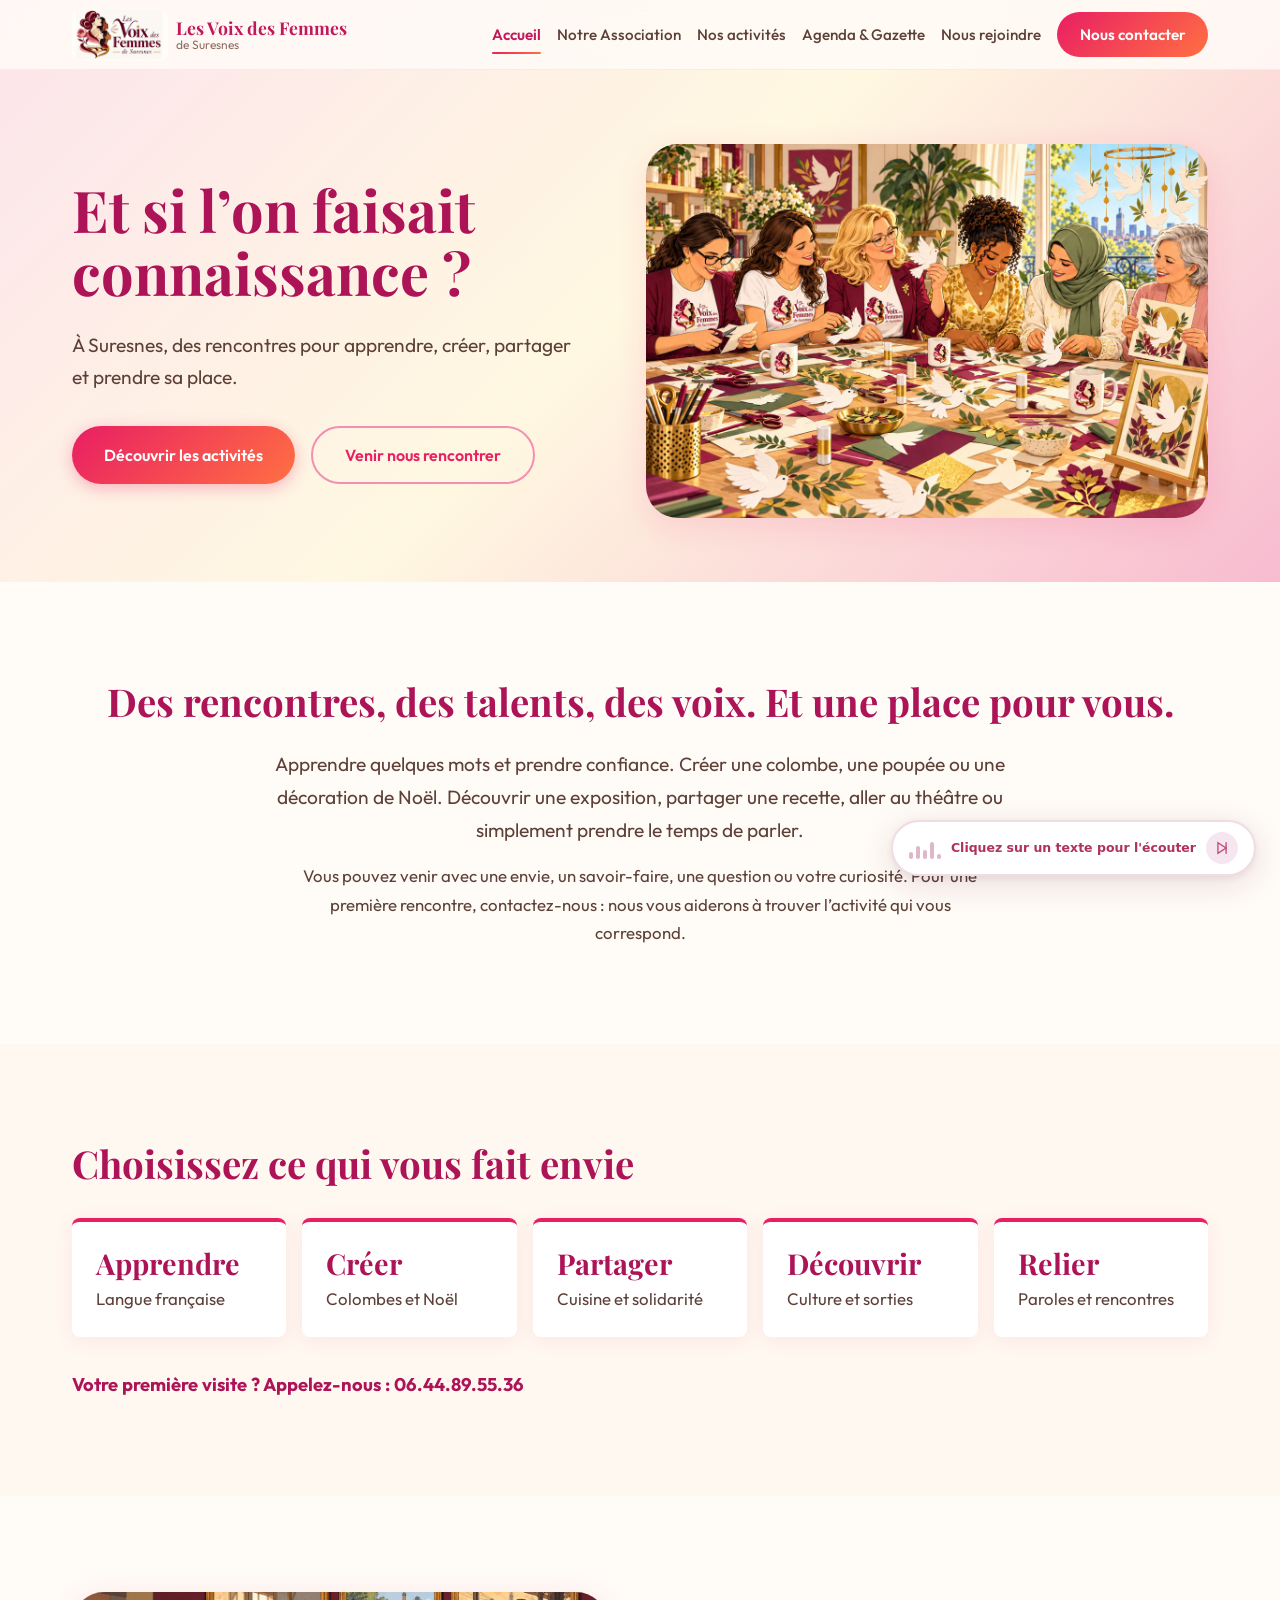
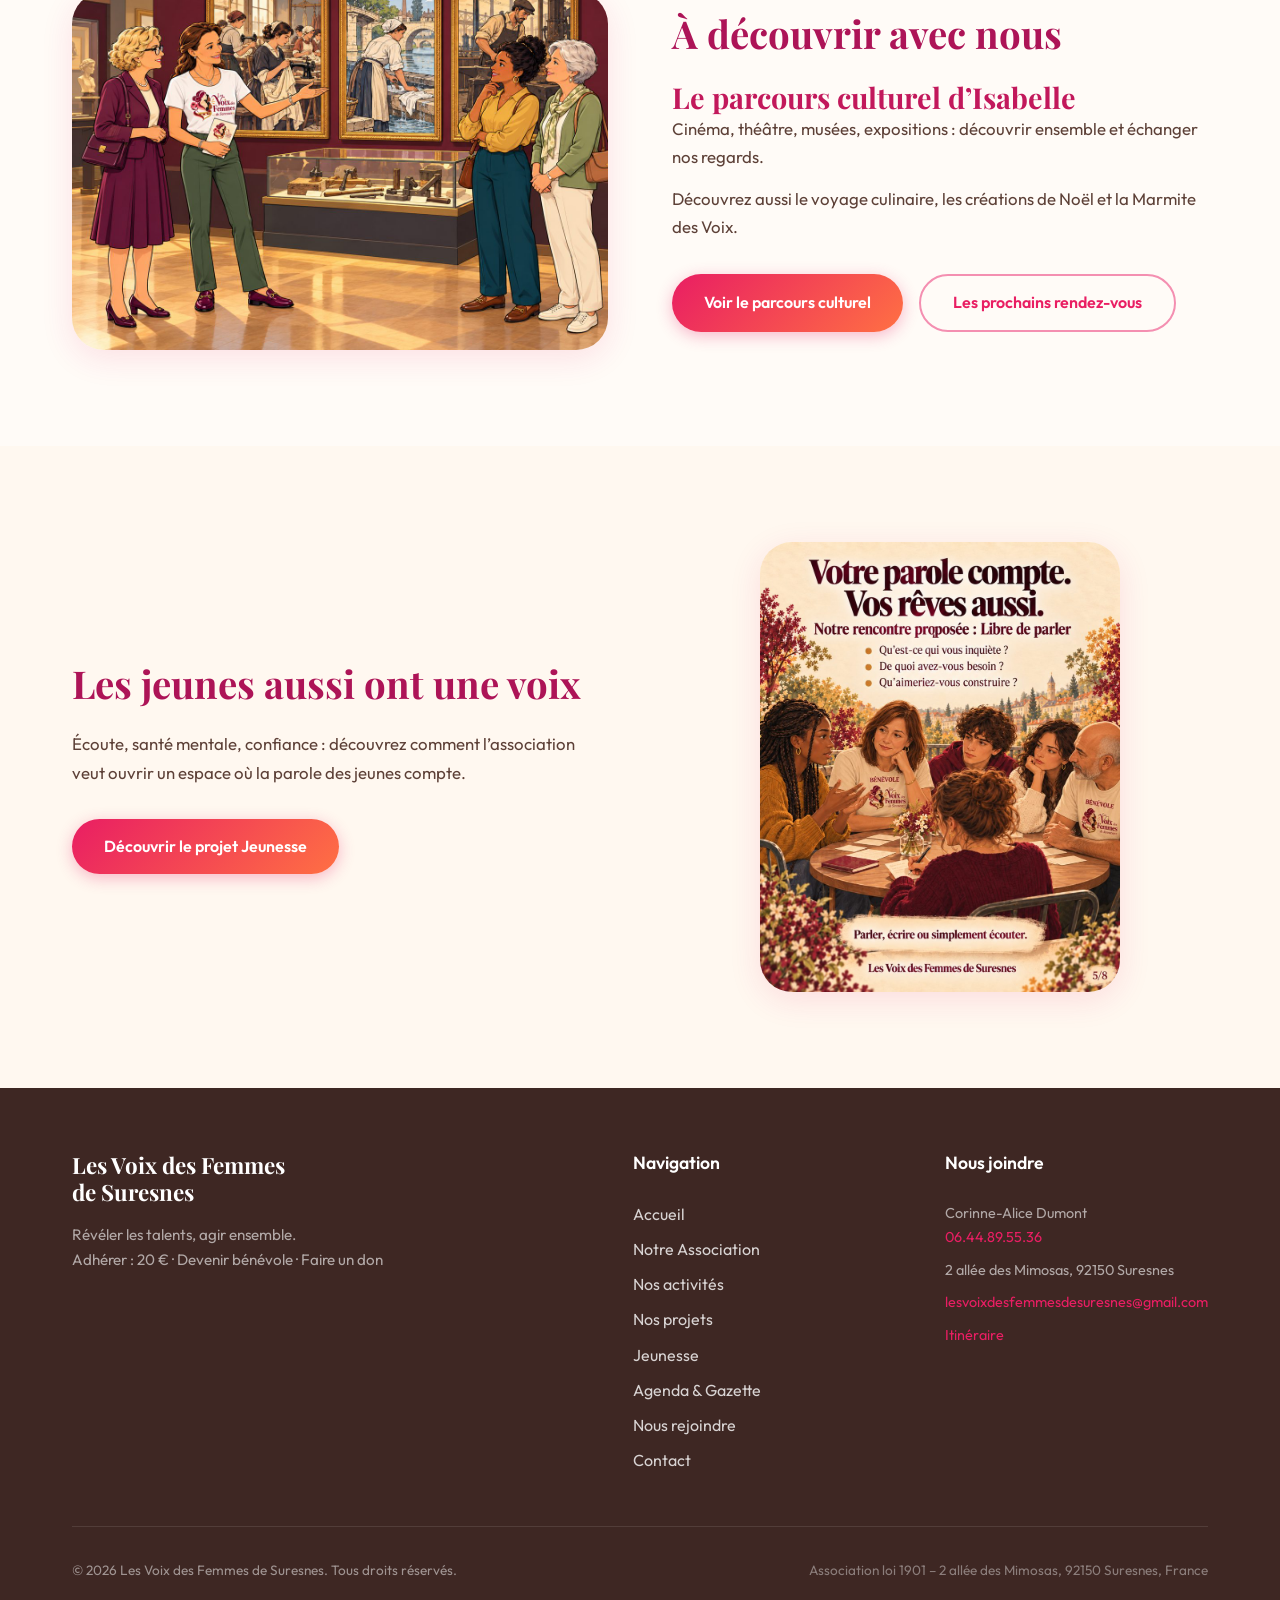
==== commit 772678a8: "update ajout france dans le footer" ====
--- a/index.html
+++ b/index.html
@@ -116,7 +116,7 @@
             </div>
             <div class="footer-bottom">
                 <p>&copy; 2026 Les Voix des Femmes de Suresnes. Tous droits réservés.</p>
-                <p class="legal-text">Association loi 1901 – 2 allée des Mimosas, 92150 Suresnes</p>
+                <p class="legal-text">Association loi 1901 – 2 allée des Mimosas, 92150 Suresnes, France</p>
             </div>
         </div>
     </footer>
